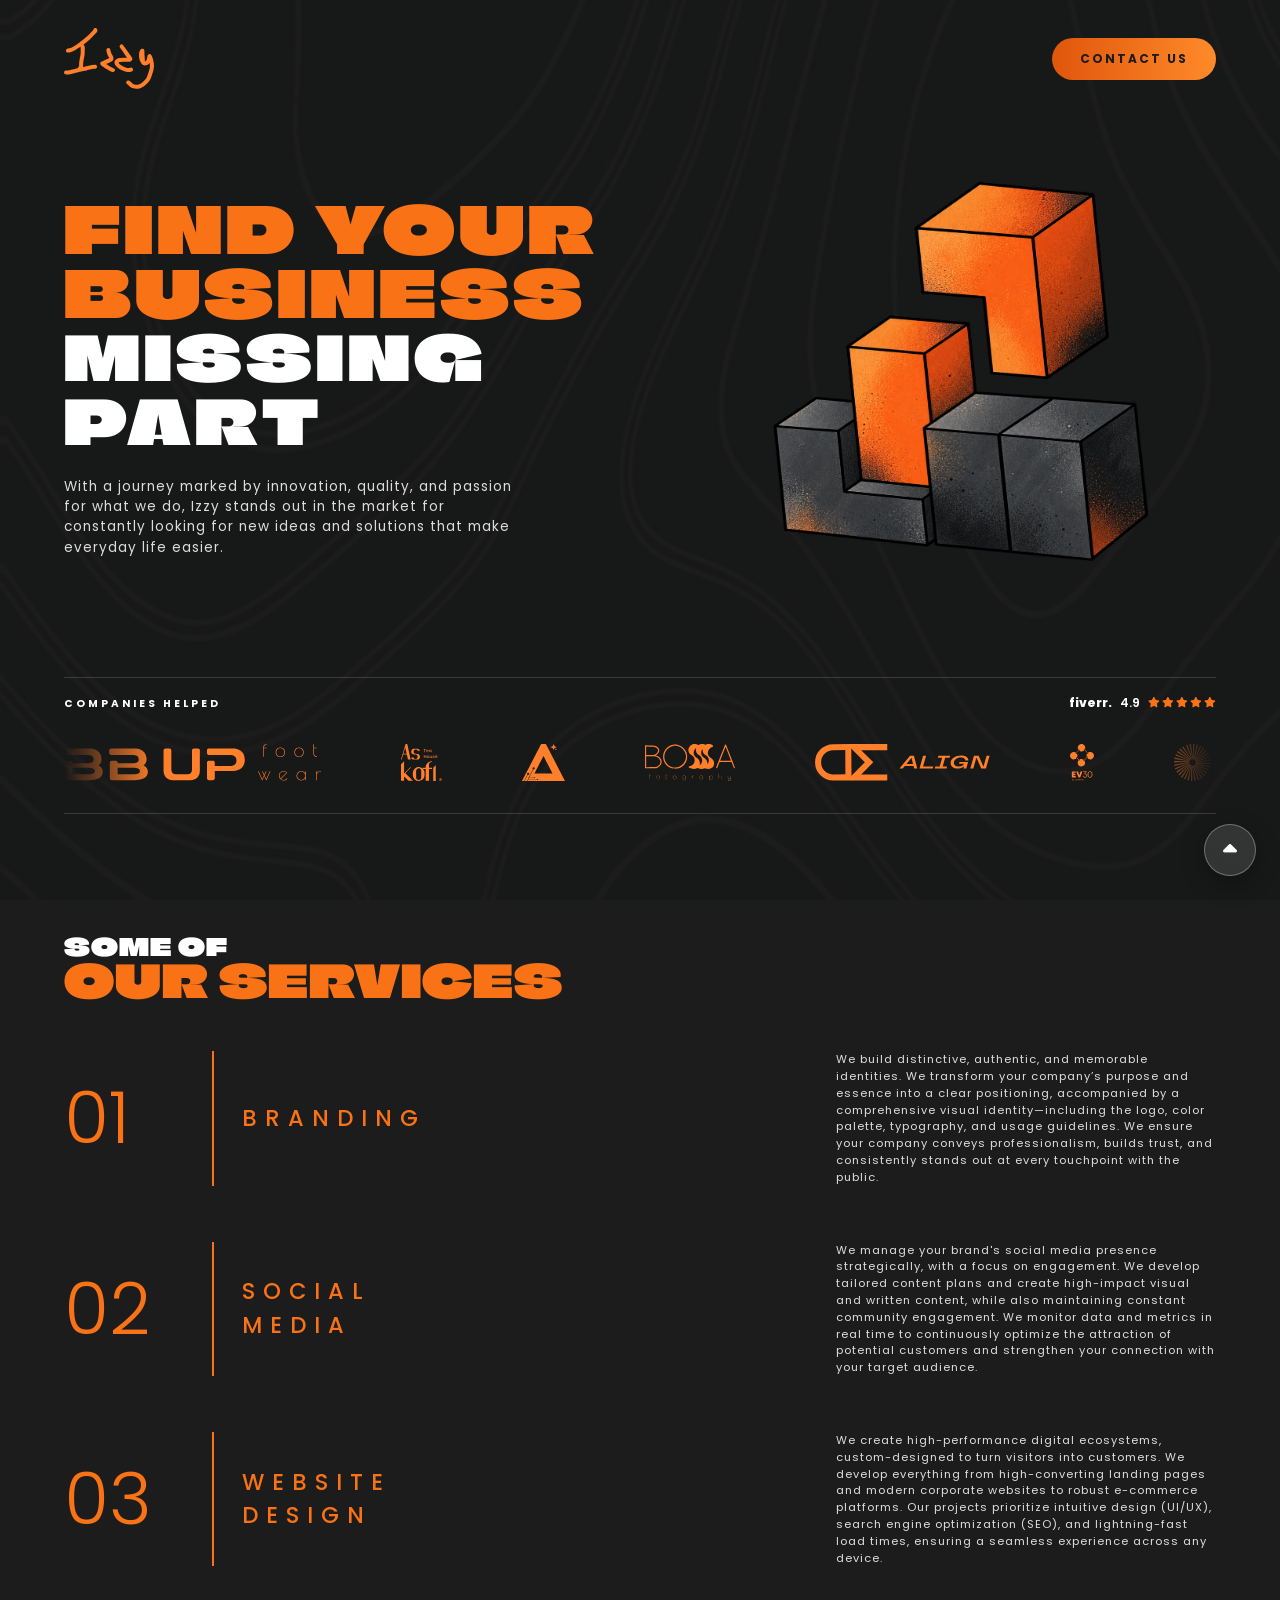
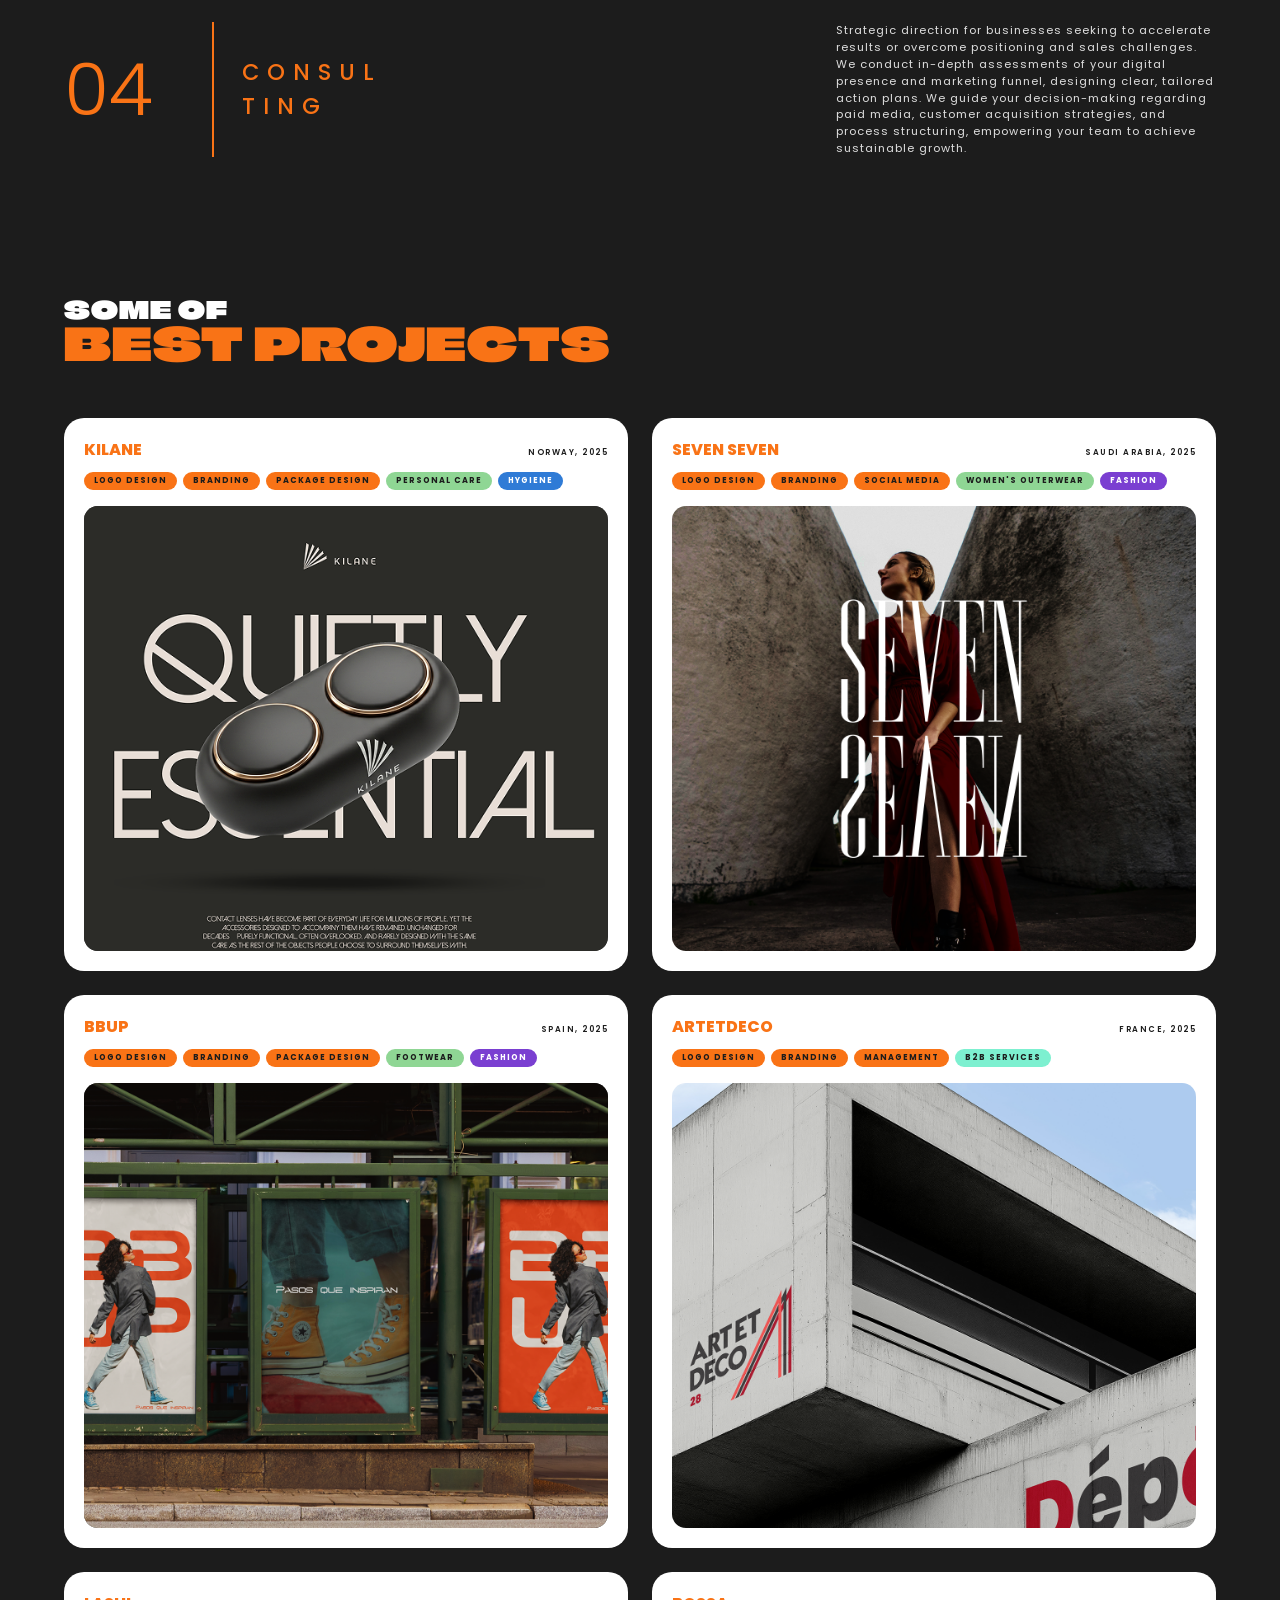
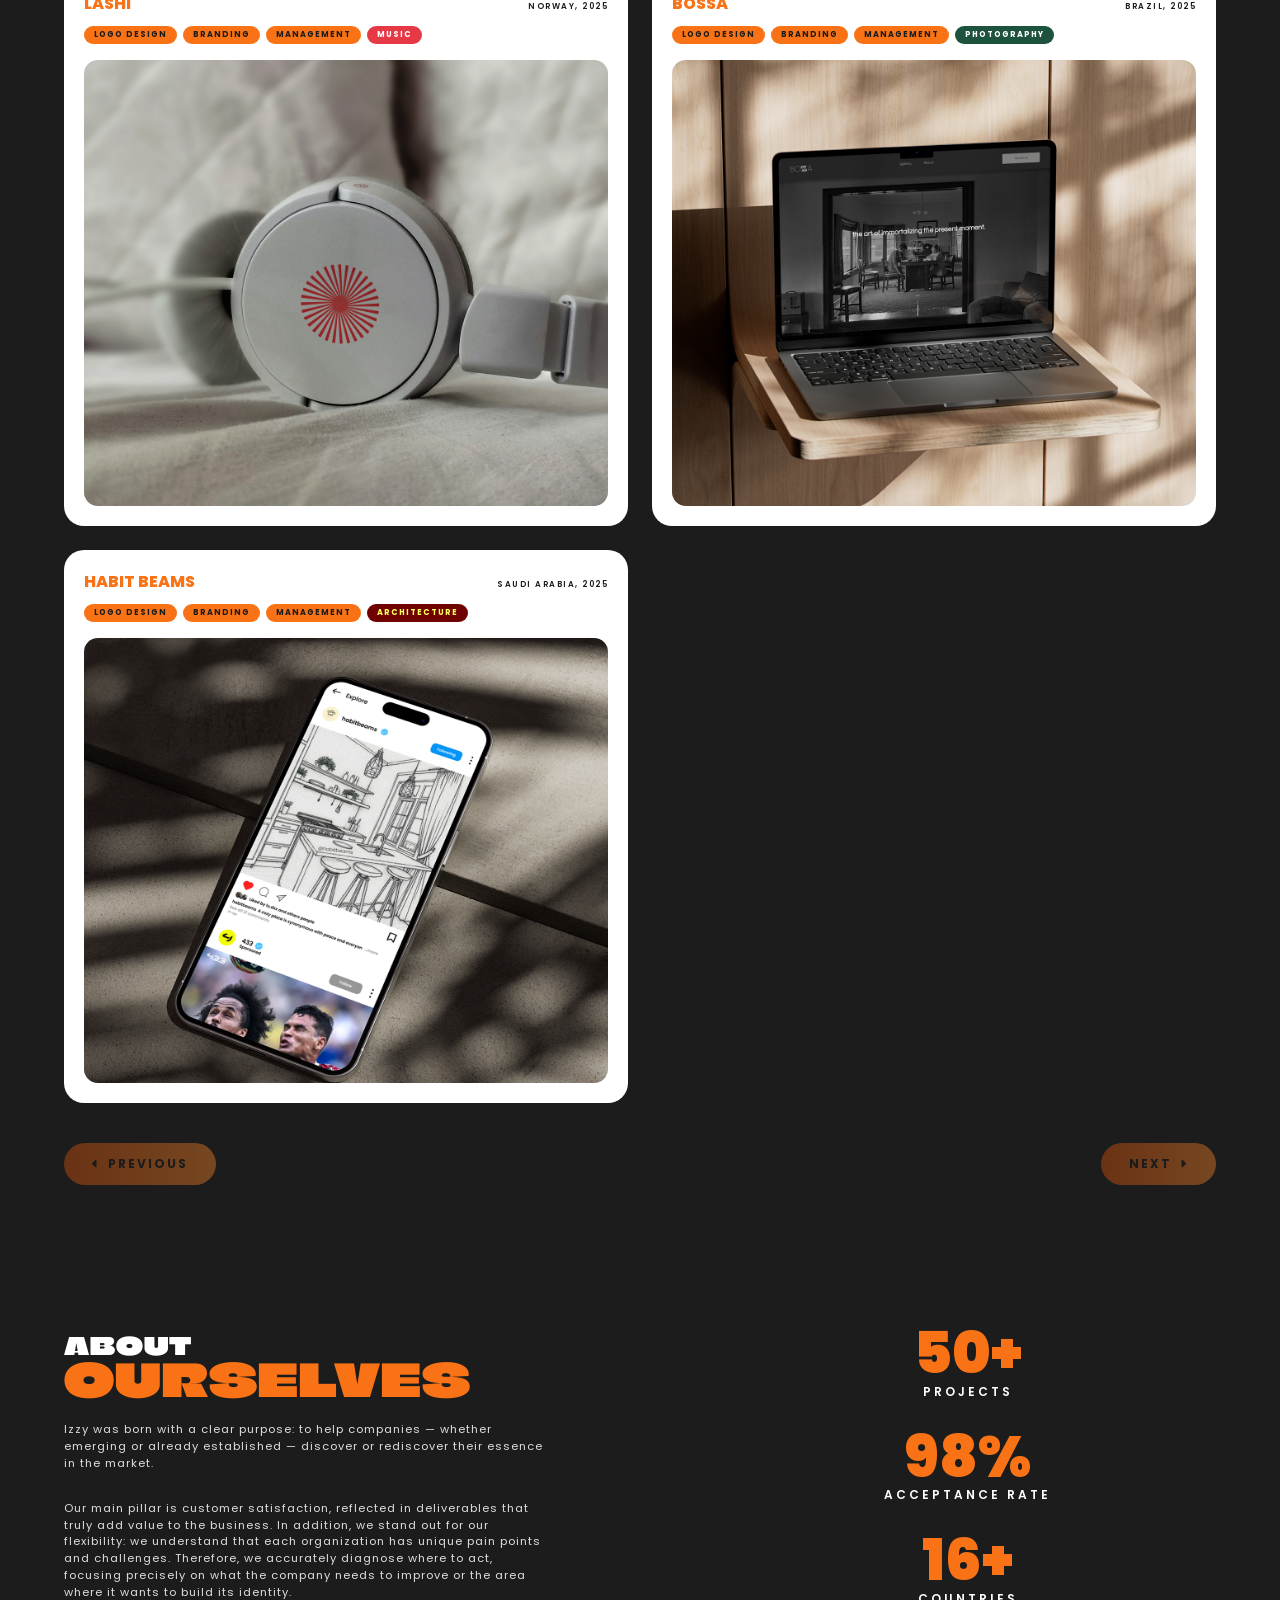
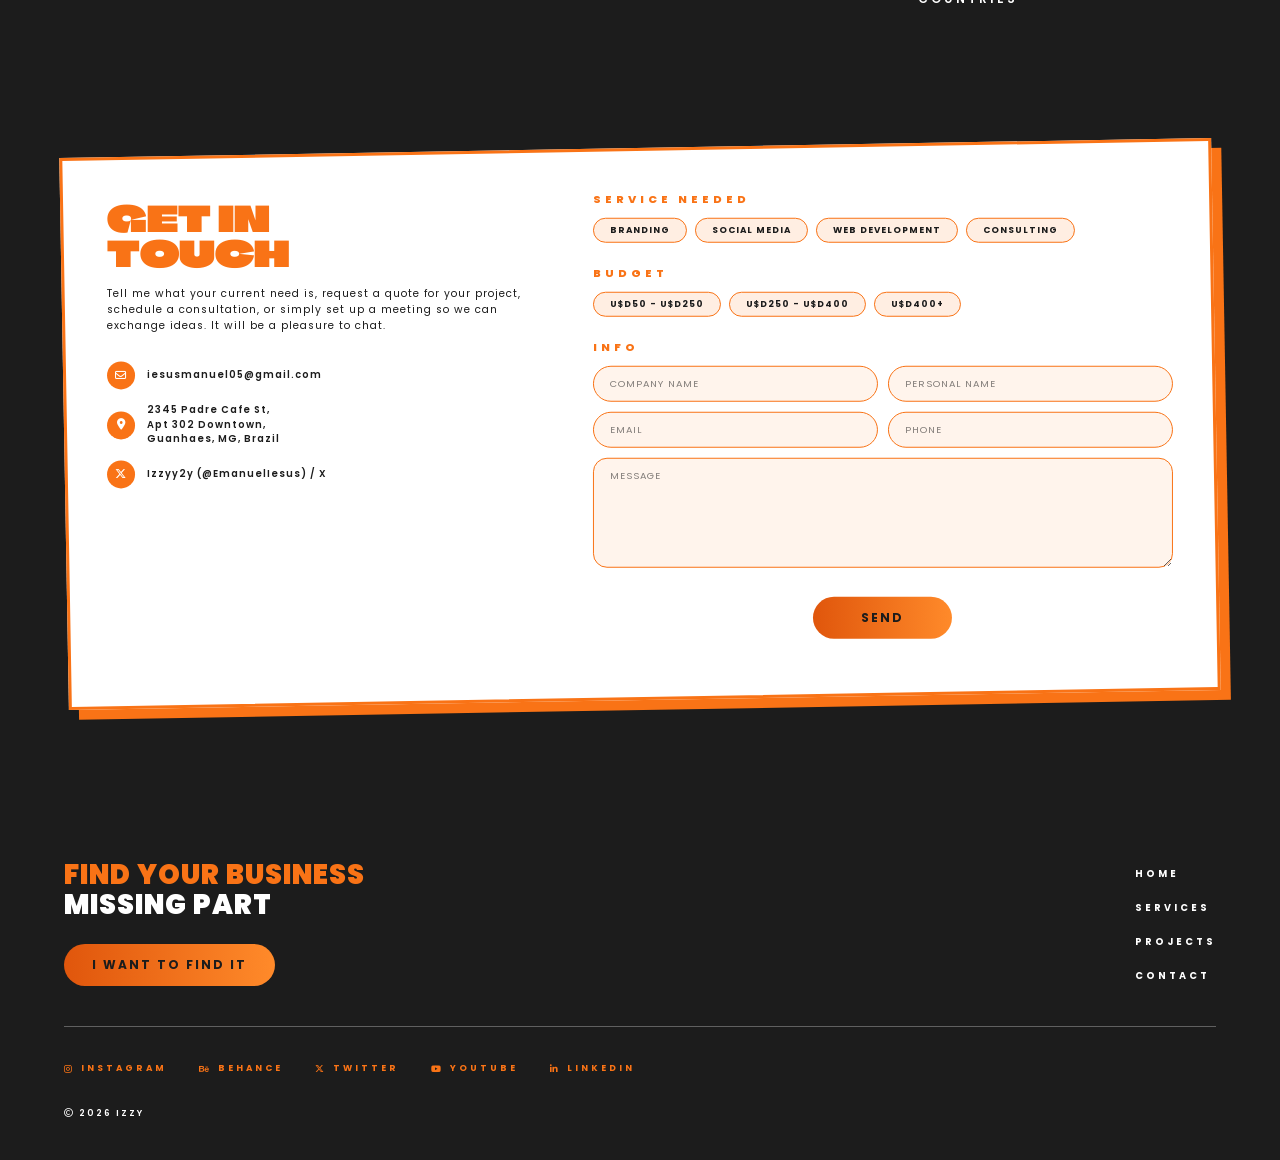
==== index.html @ f13c4e91 "Habit Beams Added - Minor Changes tags update" ====
<!DOCTYPE html>
<html lang="en">
<head>
  <meta charset="UTF-8">
  <meta name="viewport" content="width=device-width, initial-scale=1.0">
  <title>Izzy — Find your business missing part</title>
  <link rel="icon" type="image/x-icon" href="assets/izzy.ico">
  
  <!-- Fonte: Poppins -->
  <link rel="preconnect" href="https://fonts.googleapis.com">
  <link rel="preconnect" href="https://fonts.gstatic.com" crossorigin>
  <link href="https://fonts.googleapis.com/css2?family=Poppins:wght@300;400;500;600;700;800;900&display=swap" rel="stylesheet">
  <!-- Fonte: Climate Crisis -->
  <link rel="preconnect" href="https://fonts.googleapis.com">
  <link rel="preconnect" href="https://fonts.gstatic.com" crossorigin>
  <link href="https://fonts.googleapis.com/css2?family=Climate+Crisis:YEAR@1979&display=swap" rel="stylesheet">

  <!-- Font Awesome -->
  <link rel="stylesheet" href="https://cdnjs.cloudflare.com/ajax/libs/font-awesome/6.5.2/css/all.min.css">

  <link rel="stylesheet" href="style.css">
</head>
<body id="top">

  <!-- Fundo geral (imagem aplicada uma única vez via CSS: body::before) -->

  <!-- ================= HEADER ================= -->
  <header class="header" id="header">
    <div class="container header__inner">
      <a href="#top" class="header__logo" id="header-logo" aria-label="Izzy - Home">
        <img src="assets/izzy.svg" style="width: 90px; height: auto;" alt="Izzy">
      </a>
      <a href="#contact" class="btn btn--outline header__cta" id="header-cta">Contact us</a>
    </div>
  </header>

  <main class="main" id="main">

    <!-- ================= HERO ================= -->
    <section class="hero" id="hero">
      <div class="container hero__inner">
        <div class="hero__content">
          <h1 class="hero__title" id="hero-title">
            <span class="hero__title-accent">Find your business</span>
            <span class="hero__title-main">Missing part</span>
          </h1>
          <p class="hero__text" id="hero-text">
            With a journey marked by innovation, quality, and passion for what we do,
            Izzy stands out in the market for constantly looking for new ideas and
            solutions that make everyday life easier.
          </p>
        </div>
        <div class="hero__media" id="hero-media">
          <img src="assets/cube.png" alt="3D cubes illustration" class="hero__img">
        </div>
      </div>
    </section>

    <!-- ================= COMPANIES HELPED (MARQUEE) ================= -->
    <section class="companies" id="companies">
      <div class="container">
        <div class="companies__bar" id="companies-bar">
          <div class="companies__head">
            <span class="companies__label" id="companies-label">Companies helped</span>
            <div class="companies__rating" id="companies-rating">
              <span class="companies__fiverr">fiverr.</span>
              <span class="companies__score">4.9</span>
              <span class="companies__stars" aria-label="5 stars">
                <i class="fa-solid fa-star"></i><i class="fa-solid fa-star"></i><i class="fa-solid fa-star"></i><i class="fa-solid fa-star"></i><i class="fa-solid fa-star"></i>
              </span>
            </div>
          </div>

          <div class="marquee" id="marquee" aria-label="Companies helped">
            <div class="marquee__track" id="marquee-track">
              <!-- Grupo original (o JS duplica automaticamente para loop infinito) -->
              <ul class="marquee__group" id="marquee-group">
                <li class="marquee__item"><img src="assets/logos/bbup.svg" alt="BB UP"></li>
                <li class="marquee__item"><img src="assets/logos/askofi.svg" alt="Askofi"></li>
                <li class="marquee__item"><img src="assets/logos/astrarius.svg" alt="Astrarius"></li>
                <li class="marquee__item"><img src="assets/logos/bossa.svg" alt="Bossa"></li>
                <li class="marquee__item"><img src="assets/logos/dm align.svg" alt="DM Align"></li>
                <li class="marquee__item"><img src="assets/logos/ev30.svg" alt="EV30"></li>
                <li class="marquee__item"><img src="assets/logos/lashi.svg" alt="Lashi"></li>
                <li class="marquee__item"><img src="assets/logos/ra.svg" alt="RA"></li>
                <li class="marquee__item"><img src="assets/logos/remme.svg" alt="Remme"></li>
                <li class="marquee__item"><img src="assets/logos/seven seven.svg" alt="Seven Seven"></li>
                <li class="marquee__item"><img src="assets/logos/the glueless.svg" alt="The Glueless"></li>
                <li class="marquee__item"><img src="assets/logos/tip.svg" alt="TIP"></li>
              </ul>
            </div>
          </div>
        </div>
      </div>
    </section>

    <!-- ================= SERVICES ================= -->
    <section class="services" id="services">
      <div class="container">
        <h2 class="section-title" id="services-title">
          <span class="section-title__main">Some of</span>
          <span class="section-title__accent">Our services</span>
        </h2>

        <ol class="services__list" id="services-list">
          <li class="service" id="service-branding">
            <span class="service__number">01</span>
            <span class="service__divider" aria-hidden="true"></span>
            <h3 class="service__name">Branding</h3>
            <p class="service__text">
              We build distinctive, authentic, and memorable identities. We transform your company’s purpose and essence into a clear positioning, accompanied by a comprehensive visual identity—including the logo, color palette, typography, and usage guidelines. We ensure your company conveys professionalism, builds trust, and consistently stands out at every touchpoint with the public.
            </p>
          </li>

          <li class="service" id="service-social-media">
            <span class="service__number">02</span>
            <span class="service__divider" aria-hidden="true"></span>
            <h3 class="service__name">Social<br>Media</h3>
            <p class="service__text">
              We manage your brand's social media presence strategically, with a focus on engagement. We develop tailored content plans and create high-impact visual and written content, while also maintaining constant community engagement. We monitor data and metrics in real time to continuously optimize the attraction of potential customers and strengthen your connection with your target audience.
            </p>
          </li>

          <li class="service" id="service-website-design">
            <span class="service__number">03</span>
            <span class="service__divider" aria-hidden="true"></span>
            <h3 class="service__name">Website<br>Design</h3>
            <p class="service__text">
              We create high-performance digital ecosystems, custom-designed to turn visitors into customers. We develop everything from high-converting landing pages and modern corporate websites to robust e-commerce platforms. Our projects prioritize intuitive design (UI/UX), search engine optimization (SEO), and lightning-fast load times, ensuring a seamless experience across any device.
            </p>
          </li>

          <li class="service" id="service-consulting">
            <span class="service__number">04</span>
            <span class="service__divider" aria-hidden="true"></span>
            <h3 class="service__name">Consul<br>ting</h3>
            <p class="service__text">
              Strategic direction for businesses seeking to accelerate results or overcome positioning and sales challenges. We conduct in-depth assessments of your digital presence and marketing funnel, designing clear, tailored action plans. We guide your decision-making regarding paid media, customer acquisition strategies, and process structuring, empowering your team to achieve sustainable growth.
            </p>
          </li>
        </ol>
      </div>
    </section>

    <!-- ================= PROJECTS ================= -->
    <section class="projects" id="projects">
      <div class="container">
        <h2 class="section-title" id="projects-title">
          <span class="section-title__main">Some of</span>
          <span class="section-title__accent">Best projects</span>
        </h2>

        <div class="projects__slider" id="projects-slider">
          <!-- Cada .projects__page é uma "página" 2x2. Para mais projetos, duplique a página. -->
          <div class="projects__track" id="projects-track">
            <div class="projects__page" id="projects-page-1">

              <article class="pointer project-card" id="project-kilane">
                <header class="project-card__head">
                  <h3 class="project-card__title">Kilane</h3>
                  <span class="project-card__meta">Norway, 2025</span>
                </header>
                <ul class="project-card__tags">
                  <li class="tag tag--orange">logo design</li>
                  <li class="tag tag--orange">branding</li>
                  <li class="tag tag--orange">package design</li>
                  <li class="tag tag--green">Personal Care</li>
                  <li class="tag tag--blue">Hygiene</li>
                </ul>
                <figure class="project-card__figure">
                  <img src="assets/projects/kilan.png" alt="Kilane project" class="project-card__img">
                </figure>
              </article>

              <article class="pointer project-card" id="project-seven-seven">
                <header class="project-card__head">
                  <h3 class="project-card__title">Seven Seven</h3>
                  <span class="project-card__meta">Saudi Arabia, 2025</span>
                </header>
                <ul class="project-card__tags">
                  <li class="tag tag--orange">logo design</li>
                  <li class="tag tag--orange">branding</li>
                  <li class="tag tag--orange">social media</li>
                  <li class="tag tag--green">women's outerwear</li>
                  <li class="tag tag--purple">fashion</li>
                </ul>
                <figure class="project-card__figure">
                  <img src="assets/projects/sevenseven-hero.png" alt="Seven Seven project" class="project-card__img">
                </figure>
              </article>

              <article class="pointer project-card" id="project-bbup">
                <header class="project-card__head">
                  <h3 class="project-card__title">BBUP</h3>
                  <span class="project-card__meta">Spain, 2025</span>
                </header>
                <ul class="project-card__tags">
                  <li class="tag tag--orange">logo design</li>
                  <li class="tag tag--orange">branding</li>
                  <li class="tag tag--orange">package design</li>
                  <li class="tag tag--green">footwear</li>
                  <li class="tag tag--purple">fashion</li>
                </ul>
                <figure class="project-card__figure">
                  <img src="assets/projects/bbup.png" alt="BBUP project" class="project-card__img">
                </figure>
              </article>

              <!-- <article class="pointer project-card" id="project-ev30">
                <header class="project-card__head">
                  <h3 class="project-card__title">EV30</h3>
                  <span class="project-card__meta">Brazil, 2025</span>
                </header>
                <ul class="project-card__tags">
                  <li class="tag tag--orange">logo design</li>
                  <li class="tag tag--orange">branding</li>
                  <li class="tag tag--orange">management</li>
                  <li class="tag tag--mint">B2B services</li>
                </ul>
                <figure class="project-card__figure">
                  <img src="assets/projects/ev.png" alt="EV30 project" class="project-card__img">
                </figure>
              </article> -->

              <article class="pointer project-card" id="project-artetdeco">
                <header class="project-card__head">
                  <h3 class="project-card__title">ARTETDECO</h3>
                  <span class="project-card__meta">France, 2025</span>
                </header>
                <ul class="project-card__tags">
                  <li class="tag tag--orange">logo design</li>
                  <li class="tag tag--orange">branding</li>
                  <li class="tag tag--orange">management</li>
                  <li class="tag tag--mint">B2B services</li>
                </ul>
                <figure class="project-card__figure">
                  <img src="assets/projects/artetdeco-hero.png" alt="Artetdeco project" class="project-card__img">
                </figure>
              </article>

              <article class="pointer project-card" id="project-lashi">
                <header class="project-card__head">
                  <h3 class="project-card__title">LASHI</h3>
                  <span class="project-card__meta">Norway, 2025</span>
                </header>
                <ul class="project-card__tags">
                  <li class="tag tag--orange">logo design</li>
                  <li class="tag tag--orange">branding</li>
                  <li class="tag tag--orange">management</li>
                  <li class="tag tag--red"> music </li>
                </ul>
                <figure class="project-card__figure">
                  <img src="assets/projects/lashi-hero.png" alt="LASHI project" class="project-card__img">
                </figure>
              </article>

              <article class="pointer project-card" id="project-bossa">
                <header class="project-card__head">
                  <h3 class="project-card__title">Bossa</h3>
                  <span class="project-card__meta">Brazil, 2025</span>
                </header>
                <ul class="project-card__tags">
                  <li class="tag tag--orange">logo design</li>
                  <li class="tag tag--orange">branding</li>
                  <li class="tag tag--orange">management</li>
                  <li class="tag tag--deepgreen">photography</li>
                </ul>
                <figure class="project-card__figure">
                  <img src="assets/projects/bossa-hero.png" alt="Bossa project" class="project-card__img">
                </figure>
              </article>

              <article class="pointer project-card" id="project-habitbeams">
                <header class="project-card__head">
                  <h3 class="project-card__title">Habit Beams</h3>
                  <span class="project-card__meta">Saudi Arabia, 2025</span>
                </header>
                <ul class="project-card__tags">
                  <li class="tag tag--orange">logo design</li>
                  <li class="tag tag--orange">branding</li>
                  <li class="tag tag--orange">management</li>
                  <li class="tag tag--burgundy">architecture</li>
                </ul>
                <figure class="project-card__figure">
                  <img src="assets/projects/habitbeams-hero.png" alt="Habit Beams project" class="project-card__img">
                </figure>
              </article>
              
            
              
              <!-- =================== added logos ===================  -->

            </div>
          </div>
        </div>

        <div class="projects__nav" id="projects-nav">
          <button type="button" class="btn btn--gradient projects__btn" id="projects-prev" aria-label="Previous projects">
            <i class="fa-solid fa-caret-left"></i> Previous
          </button>
          <button type="button" class="btn btn--gradient projects__btn" id="projects-next" aria-label="Next projects">
            Next <i class="fa-solid fa-caret-right"></i>
          </button>
        </div>
      </div>
    </section>

    <!-- ================= ABOUT ================= -->
    <section class="about" id="about">
      <div class="container about__inner">
        <div class="about__content" id="about-content">
          <h2 class="section-title" id="about-title">
            <span class="section-title__main">About</span>
            <span class="section-title__accent">Ourselves</span>
          </h2>
          <p class="about__text">
            Izzy was born with a clear purpose: to help companies — whether emerging or
            already established — discover or rediscover their essence in the market.
          </p>
          <p class="about__text">
            Our main pillar is customer satisfaction, reflected in deliverables that truly
            add value to the business. In addition, we stand out for our flexibility: we
            understand that each organization has unique pain points and challenges.
            Therefore, we accurately diagnose where to act, focusing precisely on what the
            company needs to improve or the area where it wants to build its identity.
          </p>
        </div>

        <ul class="about__stats" id="about-stats">
          <li class="stat" id="stat-projects">
            <span class="stat__value" data-count="50" data-suffix="+">50+</span>
            <span class="stat__label">projects</span>
          </li>
          <li class="stat" id="stat-acceptance">
            <span class="stat__value" data-count="98" data-suffix="%">98%</span>
            <span class="stat__label">acceptance rate</span>
          </li>
          <li class="stat" id="stat-countries">
            <span class="stat__value" data-count="16" data-suffix="+">16+</span>
            <span class="stat__label">countries</span>
          </li>
        </ul>
      </div>
    </section>

    <!-- ================= CONTACT ================= -->
    <section class="contact" id="contact">
      <div class="container">
        <div class="contact__card" id="contact-card">

          <div class="contact__info" id="contact-info">
            <h2 class="contact__title">Get in<br>touch</h2>
            <p class="contact__text">
              Tell me what your current need is, request a quote for your project,
              schedule a consultation, or simply set up a meeting so we can exchange
              ideas. It will be a pleasure to chat.
            </p>
            <ul class="contact__list" id="contact-list">
              <li class="contact__item">
                <i class="fa-regular fa-envelope"></i>
                <a href="mailto:iesusmanuel05@gmail.com">iesusmanuel05@gmail.com</a>
              </li>
              <li class="contact__item">
                <i class="fa-solid fa-location-dot"></i>
                <a href="https://maps.app.goo.gl/tVkxU4BESn5CQC2T6" target="_blank" rel="noopener noreferrer">2345 Padre Cafe St,<br>Apt 302 Downtown,<br>Guanhaes, MG, Brazil</a>
              </li>
              <li class="contact__item">
                <i class="fa-brands fa-x-twitter"></i>
                <a href="https://x.com/EmanuelIesus" target="_blank" rel="noopener">Izzyy2y (@EmanuelIesus) / X</a>
              </li>
            </ul>
          </div>

          <form class="contact__form" id="contact-form" novalidate>
            <fieldset class="form__group" id="form-services">
              <legend class="form__legend">Service needed</legend>
              <div class="chips">
                <input type="checkbox" id="service-opt-branding" name="service" value="branding" class="chip__input">
                <label for="service-opt-branding" class="chip">branding</label>

                <input type="checkbox" id="service-opt-social" name="service" value="social media" class="chip__input">
                <label for="service-opt-social" class="chip">social media</label>

                <input type="checkbox" id="service-opt-web" name="service" value="web development" class="chip__input">
                <label for="service-opt-web" class="chip">web development</label>

                <input type="checkbox" id="service-opt-consulting" name="service" value="consulting" class="chip__input">
                <label for="service-opt-consulting" class="chip">consulting</label>
              </div>
            </fieldset>

            <fieldset class="form__group" id="form-budget">
              <legend class="form__legend">Budget</legend>
              <div class="chips">
                <input type="radio" id="budget-opt-1" name="budget" value="USD 50" class="chip__input">
                <label for="budget-opt-1" class="chip">U$D50 - U$D250</label>

                <input type="radio" id="budget-opt-2" name="budget" value="USD 250" class="chip__input">
                <label for="budget-opt-2" class="chip">U$D250 - U$D400</label>

                <input type="radio" id="budget-opt-3" name="budget" value="USD 400" class="chip__input">
                <label for="budget-opt-3" class="chip">U$D400+</label>
              </div>
            </fieldset>

            <fieldset class="form__group" id="form-info">
              <legend class="form__legend">Info</legend>
              <div class="form__row">
                <input type="text" id="field-company" name="company" class="input" placeholder="COMPANY NAME">
                <input type="text" id="field-name" name="name" class="input" placeholder="PERSONAL NAME">
              </div>
              <div class="form__row">
                <input type="email" id="field-email" name="email" class="input" placeholder="EMAIL">
                <input type="tel" id="field-phone" name="phone" class="input" placeholder="PHONE">
              </div>
              <textarea id="field-message" name="message" class="input input--textarea" placeholder="MESSAGE" rows="4"></textarea>
            </fieldset>

            <button type="submit" class="btn btn--gradient form__submit" id="form-submit">Send</button>
            <p class="form__feedback" id="form-feedback" role="status" aria-live="polite"></p>
          </form>

        </div>
      </div>
    </section>

  </main>

  <!-- ================= FOOTER ================= -->
  <footer class="footer" id="footer">
    <div class="container">
      <div class="footer__top">
        <div class="footer__brand" id="footer-brand">
          <h2 class="footer__title">
            <span class="footer__title-accent">Find your business</span>
            <span class="footer__title-main">Missing part</span>
          </h2>
          <a href="#contact" class="btn btn--gradient footer__cta" id="footer-cta">I want to find it</a>
        </div>

        <nav class="footer__nav" id="footer-nav" aria-label="Footer navigation">
          <ul>
            <li><a href="#top">Home</a></li>
            <li><a href="#services">Services</a></li>
            <li><a href="#projects">Projects</a></li>
            <li><a href="#contact">Contact</a></li>
          </ul>
        </nav>
      </div>

      <div class="footer__bottom">
        <ul class="footer__social" id="footer-social">
          <li><a href="#" target="_blank" rel="noopener"><i class="fa-brands fa-instagram"></i> Instagram</a></li>
          <li><a href="https://www.behance.net/iesus-emanuel" target="_blank" rel="noopener"><i class="fa-brands fa-behance"></i> Behance</a></li>
          <li><a href="https://x.com/EmanuelIesus" target="_blank" rel="noopener"><i class="fa-brands fa-x-twitter"></i> Twitter</a></li>
          <li><a href="https://www.youtube.com/@iesusemanuel9642" target="_blank" rel="noopener"><i class="fa-brands fa-youtube"></i> Youtube</a></li>
          <li><a href="https://www.linkedin.com/in/iesus-emanuel/" target="_blank" rel="noopener"><i class="fa-brands fa-linkedin-in"></i> LinkedIn</a></li>
        </ul>
        <p class="footer__copy"><i class="fa-regular fa-copyright"></i> 2026 Izzy</p>
      </div>
    </div>

    <!-- Botão voltar ao topo: fica no footer, mas é fixo e visível durante toda a rolagem -->
    <button type="button" class="back-to-top" id="back-to-top" aria-label="Back to top">
      <i class="fa-solid fa-caret-up"></i>
    </button>
  </footer>

  <script src="script.js"></script>
</body>
</html>
---- style.css ----
:root {
  --font-main: 'Poppins', sans-serif;

  --color-bg: #1c1c1c;
  --color-surface: #ffffff;
  --color-text: #ffffff;
  --color-text-dark: #1c1c1c;
  --color-muted: rgba(255, 255, 255, 0.85);

  --color-primary: #f97316;
  --color-primary-light: #ff9a3d;
  --color-primary-dark: #e0560c;
  --gradient-primary: linear-gradient(90deg, #e0560c 0%, #ff8a2a 100%);

  --color-tag-green: #8fd694;
  --color-tag-blue: #2f7bd6;
  --color-tag-purple: #7a3fd1;
  --color-tag-mint: #7df0d0;
  --color-tag-red: #e63946;
  --color-tag-deepgreen: #1d523c;
  --color-tag-burgundy: #6F0100;

  --container-max: 1200px;
  --container-pad: 24px;
  --radius-pill: 999px;
  --radius-card: 20px;

  --transition: 0.3s ease;
}

.pointer { cursor: pointer; }
.climate { font-family: 'Climate Crisis', sans-serif; }
.orange { color: var(--color-primary); }

*,
*::before,
*::after { box-sizing: border-box; margin: 0; padding: 0; }

html { scroll-behavior: smooth; }

body {
  font-family: var(--font-main);
  background-color: var(--color-bg);
  color: var(--color-text);
  line-height: 1.5;
  overflow-x: hidden;
  -webkit-font-smoothing: antialiased;
}

img { display: block; max-width: 100%; height: auto; }
ul, ol { list-style: none; }
a { color: inherit; text-decoration: none; }
button { font-family: inherit; cursor: pointer; border: none; background: none; color: inherit; }
input, textarea { font-family: inherit; }
address { font-style: normal; }

/* ---------- 3. Fundo geral (imagem única, sem duplicar) ---------- */
body::before {
  content: '';
  position: fixed;
  inset: 0;
  z-index: 0;
  pointer-events: none;
  background-image: url('assets/background.webp');
  background-repeat: no-repeat;
  background-position: center;
  background-size: cover;
  mix-blend-mode: multiply;
  opacity: 0.2;
}

.header,
.main,
.footer { position: relative; z-index: 1; }

/* ---------- 4. Utilitários ---------- */
.container {
  width: 100%;
  max-width: var(--container-max);
  margin-inline: auto;
  padding-inline: var(--container-pad);
}

.section-title {
  display: flex;
  flex-direction: column;
  text-transform: uppercase;
  font-weight: 800;
  line-height: 1;
  letter-spacing: 1px;
}
.section-title__main {
  font-family: 'Climate Crisis', sans-serif;
  color: var(--color-text);
  font-size: clamp(1.1rem, 2vw, 1.5rem);
}
.section-title__accent {
  font-family: 'Climate Crisis', sans-serif;
  color: var(--color-primary);
  font-size: clamp(1.8rem, 4vw, 2.8rem);
  font-weight: 900;
}

/* ---------- 5. Botões ---------- */
.btn {
  display: inline-flex;
  align-items: center;
  justify-content: center;
  gap: 8px;
  padding: 12px 28px;
  border-radius: var(--radius-pill);
  font-size: 0.75rem;
  font-weight: 700;
  letter-spacing: 2px;
  text-transform: uppercase;
  transition: var(--transition);
}
.btn--gradient {
  background: var(--gradient-primary);
  color: var(--color-text-dark);
}
.btn--gradient:hover {
  transform: translateY(-2px);
  filter: brightness(1.1);
  box-shadow: 0 8px 20px rgba(249, 115, 22, 0.35);
}
.btn--outline {
  background: var(--gradient-primary);
  color: var(--color-text-dark);
}
.btn--outline:hover {
  transform: translateY(-2px);
  filter: brightness(1.1);
}

/* ---------- 6. Header ---------- */
.header { padding-block: 28px; }
.header__inner {
  display: flex;
  align-items: center;
  justify-content: space-between;
}
.header__logo img { height: 36px; width: auto; }
.header__logo { transition: var(--transition); }
.header__logo:hover { opacity: 0.8; }

/* ---------- 7. Hero ---------- */
.hero { padding-block: 40px 60px; }
.hero__inner {
  display: grid;
  grid-template-columns: 1.1fr 1fr;
  align-items: center;
  gap: 40px;
}
.hero__title {
  display: flex;
  flex-direction: column;
  text-transform: uppercase;
  font-weight: 900;
  line-height: 1.05;
  letter-spacing: 1px;
}
.hero__title-accent {
  font-family: 'Climate Crisis', sans-serif;
  color: var(--color-primary);
  line-height: 4rem;
  letter-spacing: 4px;
  font-size: clamp(2.6rem, 5vw, 4.4rem);
}
.hero__title-main {
  font-family: 'Climate Crisis', sans-serif;
  color: var(--color-text);
  letter-spacing: 4px;
  font-size: clamp(3.8rem, 4vw, 2.6rem);
}
.hero__text {
  margin-top: 24px;
  max-width: 460px;
  font-size: 0.85rem;
  letter-spacing: 1px;
  color: var(--color-muted);
}
.hero__media { display: flex; justify-content: center; }
.hero__img { width: 100%; max-width: 440px; }

/* ---------- 8. Companies helped (marquee) ---------- */
.companies { padding-block: 20px 80px; }
.companies__bar {
  padding: 16px 0;
  border-block: 1px solid rgba(255, 255, 255, 0.15);
}
.companies__head {
  display: flex;
  align-items: center;
  justify-content: space-between;
  margin-bottom: 16px;
}
.companies__label {
  font-size: 0.65rem;
  font-weight: 700;
  letter-spacing: 3px;
  text-transform: uppercase;
}
.companies__rating {
  display: flex;
  align-items: center;
  gap: 8px;
  font-size: 0.75rem;
}
.companies__fiverr { font-weight: 800; }
.companies__score { font-weight: 600; }
.companies__stars { color: var(--color-primary); font-size: 0.65rem; display: flex; gap: 2px; }

.marquee {
  overflow: hidden;
  width: 100%;
  padding: 16px 0;
  --logo-height: 37px;
  -webkit-mask-image: linear-gradient(90deg, transparent, #000 8%, #000 92%, transparent);
          mask-image: linear-gradient(90deg, transparent, #000 8%, #000 92%, transparent);
}
.marquee__track {
  display: flex;
  width: max-content;
  animation: marquee-ltr 85s linear infinite;
}
.marquee__group {
  display: flex;
  align-items: center;
  flex-shrink: 0;
  gap: 80px;
  padding-right: 60px;
}
.marquee__item {
  display: flex;
  align-items: center;
  flex: 0 0 auto;
}
.marquee__item img {
  height: var(--logo-height); 
  width: auto;               
  max-width: none;
  flex: none;
  object-fit: contain;
}

@keyframes marquee-ltr {
  from { transform: translateX(-50%); }
  to   { transform: translateX(0); }
}

/* ---------- 9. Services ---------- */
.services { padding-block: 40px 100px; }
.services__list { margin-top: 48px; display: flex; flex-direction: column; gap: 56px; }
.service {
  display: grid;
  grid-template-columns: 120px 2px 1fr 1fr;
  align-items: center;
  column-gap: 28px;
}
.service__number {
  font-size: clamp(3rem, 6vw, 4.5rem);
  font-weight: 300;
  color: var(--color-primary);
  line-height: 1;
}
.service__divider {
  width: 2px;
  height: 100%;
  min-height: 70px;
  background: var(--color-primary);
}
.service__name {
  font-size: clamp(1rem, 2vw, 1.4rem);
  font-weight: 500;
  letter-spacing: 8px;
  text-transform: uppercase;
  line-height: 1.5;
  color: var(--color-primary);
  transition: var(--transition);
}
.service__text {
  font-size: 0.7rem;
  letter-spacing: 1px;
  color: var(--color-muted);
  max-width: 380px;
  margin-left: auto;
}
.service:hover .service__name { color: var(--color-primary-light); letter-spacing: 9px; }

/* ---------- 10. Projects ---------- */
.projects { padding-block: 40px 100px; }
.projects__slider { margin-top: 40px; overflow: hidden; }
.projects__track {
  gap: 24px;
  padding-block: 12px;
  display: flex;
  overflow-x: auto;
  scroll-snap-type: x mandatory;
  scroll-behavior: smooth;
  scrollbar-width: none;
}
.projects__track::-webkit-scrollbar { display: none; }

.projects__page {
  display: contents;
  flex: 0 0 100%;
  scroll-snap-align: start;
  display: grid;
  grid-template-columns: repeat(2, 1fr);
  gap: 24px; 
}

.project-card {
  flex: 0 0 calc((100% - 24px) / 2);   /* 2 cards visíveis (24px = gap) */
  scroll-snap-align: start;
  background: var(--color-surface);
  color: var(--color-text-dark);
  border-radius: var(--radius-card);
  padding: 20px;
  display: flex;
  flex-direction: column;
  gap: 10px;
  transition: var(--transition);
}
.project-card:hover { transform: translateY(-6px); box-shadow: 0 16px 32px rgba(0, 0, 0, 0.4); }

.project-card__head {
  display: flex;
  align-items: baseline;
  justify-content: space-between;
}
.project-card__title {
  font-size: 1rem;
  font-weight: 800;
  text-transform: uppercase;
  color: var(--color-primary);
}
.project-card__meta {
  font-size: 0.5rem;
  font-weight: 600;
  letter-spacing: 1.5px;
  text-transform: uppercase;
}
.project-card__tags { display: flex; flex-wrap: wrap; gap: 6px; }
.project-card__figure {
  margin-top: 6px;
  border-radius: 14px;
  overflow: hidden;
  aspect-ratio: 1 / 0.85;
  background: #2a2a2a;
}
.project-card__img {
  width: 100%;
  height: 100%;
  object-fit: cover;
  transition: transform 0.5s ease;
}
.project-card:hover .project-card__img { transform: scale(1.05); }

.tag {
  padding: 3px 10px;
  border-radius: var(--radius-pill);
  font-size: 0.5rem;
  font-weight: 700;
  letter-spacing: 1px;
  text-transform: uppercase;
  color: var(--color-text-dark);
}
.tag--orange { background: var(--color-primary); }
.tag--green  { background: var(--color-tag-green); }
.tag--blue   { background: var(--color-tag-blue); color: #fff; }
.tag--purple { background: var(--color-tag-purple); color: #fff; }
.tag--mint   { background: var(--color-tag-mint); }
.tag--red    { background: var(--color-tag-red); color: #fff; }
.tag--deepgreen { background: var(--color-tag-deepgreen); color: #fff; }
.tag--burgundy { background: var(--color-tag-burgundy); color: #FFFF5F; }

.projects__nav {
  margin-top: 28px;
  display: flex;
  justify-content: space-between;
}
.projects__btn[disabled] { opacity: 0.4; pointer-events: none; }

/* ---------- 11. About ---------- */
.about { padding-block: 40px 100px; }
.about__inner {
  display: grid;
  grid-template-columns: 1.2fr 1fr;
  gap: 60px;
  align-items: center;
}
.about__text {
  margin-top: 20px;
  font-size: 0.7rem;
  letter-spacing: 1px;
  color: var(--color-muted);
  max-width: 480px;
}
.about__text + .about__text { margin-top: 28px; }

.about__stats {
  display: flex;
  flex-direction: column;
  align-items: center;
  gap: 28px;
  text-align: center;
}
.stat { display: flex; flex-direction: column; align-items: center; }
.stat__value {
  font-size: clamp(2.6rem, 5vw, 3.6rem);
  font-weight: 900;
  color: var(--color-primary);
  line-height: 1;
}
.stat__label {
  font-size: 0.75rem;
  font-weight: 600;
  letter-spacing: 3px;
  text-transform: uppercase;
}

/* ---------- 12. Contact ---------- */
.contact { padding-block: 40px 100px; }
.contact__card {
  position: relative;
  display: grid;
  grid-template-columns: 1fr 1.3fr;
  gap: 40px;
  padding: 44px 40px;
  background: var(--color-surface);
  color: var(--color-text-dark);
  border: 3px solid var(--color-primary);
  box-shadow: 10px 10px 0 var(--color-primary);
  transform: rotate(-1deg);
}
.contact__card > * { transform: rotate(1deg); }

.contact__title {
  font-family: 'Climate Crisis', sans-serif;
  font-size: clamp(1.6rem, 3vw, 2.2rem);
  font-weight: 900;
  line-height: 1;
  text-transform: uppercase;
  color: var(--color-primary);
}
.contact__text {
  margin-top: 16px;
  font-size: 0.65rem;
  letter-spacing: 1px;
}
.contact__list { margin-top: 28px; display: flex; flex-direction: column; gap: 14px; }
.contact__item {
  display: flex;
  align-items: center;
  gap: 12px;
  font-size: 0.6rem;
  font-weight: 600;
  letter-spacing: 1px;
}
.contact__item i {
  width: 28px;
  height: 28px;
  flex-shrink: 0;
  display: grid;
  place-items: center;
  justify-content: center;
  align-items: center;
  border-radius: 50%;
  background: var(--color-primary);
  color: #fff;
  font-size: 0.7rem;
}
.contact__item a { transition: var(--transition); }
.contact__item a:hover { color: var(--color-primary); }

/* Form */
.form__group { border: none; margin-bottom: 22px; }
.form__legend {
  margin-bottom: 10px;
  font-size: 0.7rem;
  font-weight: 800;
  letter-spacing: 4px;
  text-transform: uppercase;
  color: var(--color-primary);
}
.chips { display: flex; flex-wrap: wrap; gap: 8px; }
.chip__input { position: absolute; opacity: 0; pointer-events: none; }
.chip {
  padding: 5px 16px;
  border: 1px solid var(--color-primary);
  border-radius: var(--radius-pill);
  background: rgba(249, 115, 22, 0.12);
  font-size: 0.55rem;
  font-weight: 700;
  letter-spacing: 1px;
  text-transform: uppercase;
  cursor: pointer;
  transition: var(--transition);
}
.chip:hover { background: rgba(249, 115, 22, 0.3); }
.chip__input:checked + .chip { background: var(--color-primary); color: #fff; }
.chip__input:focus-visible + .chip { outline: 2px solid var(--color-text-dark); outline-offset: 2px; }

.form__row { display: grid; grid-template-columns: 1fr 1fr; gap: 10px; margin-bottom: 10px; }
.input {
  width: 100%;
  padding: 10px 16px;
  border: 1px solid var(--color-primary);
  border-radius: var(--radius-pill);
  background: rgba(249, 115, 22, 0.08);
  color: var(--color-text-dark);
  font-size: 0.6rem;
  letter-spacing: 1px;
  transition: var(--transition);
}
.input::placeholder { color: rgba(28, 28, 28, 0.55); }
.input:focus { outline: none; background: #fff; box-shadow: 0 0 0 3px rgba(249, 115, 22, 0.3); }
.input--textarea { border-radius: 14px; resize: vertical; min-height: 110px; }

.form__submit { display: flex; margin-inline: auto; padding-inline: 48px; }
.form__feedback { margin-top: 10px; text-align: center; font-size: 0.65rem; font-weight: 600; }
.form__feedback.is-error { color: #c62828; }
.form__feedback.is-success { color: #2e7d32; }
.input.is-invalid { border-color: #c62828; }

/* ---------- 13. Footer ---------- */
.footer { padding-block: 60px 40px; }
.footer__top {
  display: flex;
  justify-content: space-between;
  align-items: flex-start;
  gap: 40px;
  padding-bottom: 40px;
  border-bottom: 1px solid rgba(255, 255, 255, 0.3);
}
.footer__title {
  display: flex;
  flex-direction: column;
  text-transform: uppercase;
  font-weight: 900;
  line-height: 1.1;
  letter-spacing: 1px;
}
.footer__title-accent { color: var(--color-primary); font-size: clamp(1.2rem, 2.5vw, 1.7rem); }
.footer__title-main { color: var(--color-text); font-size: clamp(1.2rem, 2.5vw, 1.7rem); }
.footer__cta { margin-top: 24px; }

.footer__nav ul { display: flex; flex-direction: column; gap: 10px; }
.footer__nav a {
  font-size: 0.6rem;
  font-weight: 700;
  letter-spacing: 3px;
  text-transform: uppercase;
  transition: var(--transition);
}
.footer__nav a:hover { color: var(--color-primary); padding-left: 6px; }

.footer__bottom { padding-top: 28px; }
.footer__social { display: flex; flex-wrap: wrap; gap: 14px 32px; }
.footer__social a {
  display: inline-flex;
  align-items: center;
  gap: 6px;
  font-size: 0.55rem;
  font-weight: 700;
  letter-spacing: 3px;
  text-transform: uppercase;
  color: var(--color-primary);
  transition: var(--transition);
}
.footer__social a:hover { color: var(--color-primary-light); transform: translateY(-2px); }
.footer__copy {
  margin-top: 28px;
  font-size: 0.55rem;
  font-weight: 600;
  letter-spacing: 2px;
  text-transform: uppercase;
}

/* ---------- 14. Botão voltar ao topo (glass, fixo na rolagem) ---------- */
.back-to-top {
  position: fixed;
  right: 24px;
  bottom: 24px;
  z-index: 100;
  width: 52px;
  height: 52px;
  display: grid;
  place-items: center;
  border-radius: 50%;
  font-size: 1.4rem;
  color: #fff;
  background: rgba(255, 255, 255, 0.12);
  border: 1px solid rgba(255, 255, 255, 0.3);
  -webkit-backdrop-filter: blur(10px);
          backdrop-filter: blur(10px);
  box-shadow: 0 8px 24px rgba(0, 0, 0, 0.3);
  transition: var(--transition);
}
.back-to-top:hover {
  background: rgba(249, 115, 22, 0.35);
  border-color: rgba(249, 115, 22, 0.7);
  transform: translateY(-4px);
}

/* ---------- 15. Responsivo ---------- */
@media (max-width: 992px) {
  .hero__inner,
  .about__inner,
  .contact__card { grid-template-columns: 1fr; }
  .hero__media { order: -1; }
  .service { grid-template-columns: 80px 2px 1fr; row-gap: 16px; }
  .service__text { grid-column: 1 / -1; margin-left: 0; max-width: none; }
  .about__stats { flex-direction: row; justify-content: space-around; flex-wrap: wrap; }
}

@media (max-width: 640px) {
  :root { --container-pad: 36px; }
  .projects__page { grid-template-columns: 1fr; }
  .project-card { flex: 0 0 100%; }
  .form__row { grid-template-columns: 1fr; }
  .contact__card { padding: 28px 20px; box-shadow: 6px 6px 0 var(--color-primary); }
  .footer__top { flex-direction: column; }
  .service__name { letter-spacing: 4px; }
  .marquee__group { gap: 48px; padding-right: 48px; }
  .marquee { --logo-height: 34px; }
  .marquee__item img { height: 34px; }
}

@media (prefers-reduced-motion: reduce) {
  html { scroll-behavior: auto; }
  .marquee__track { animation-duration: 80s; }
}
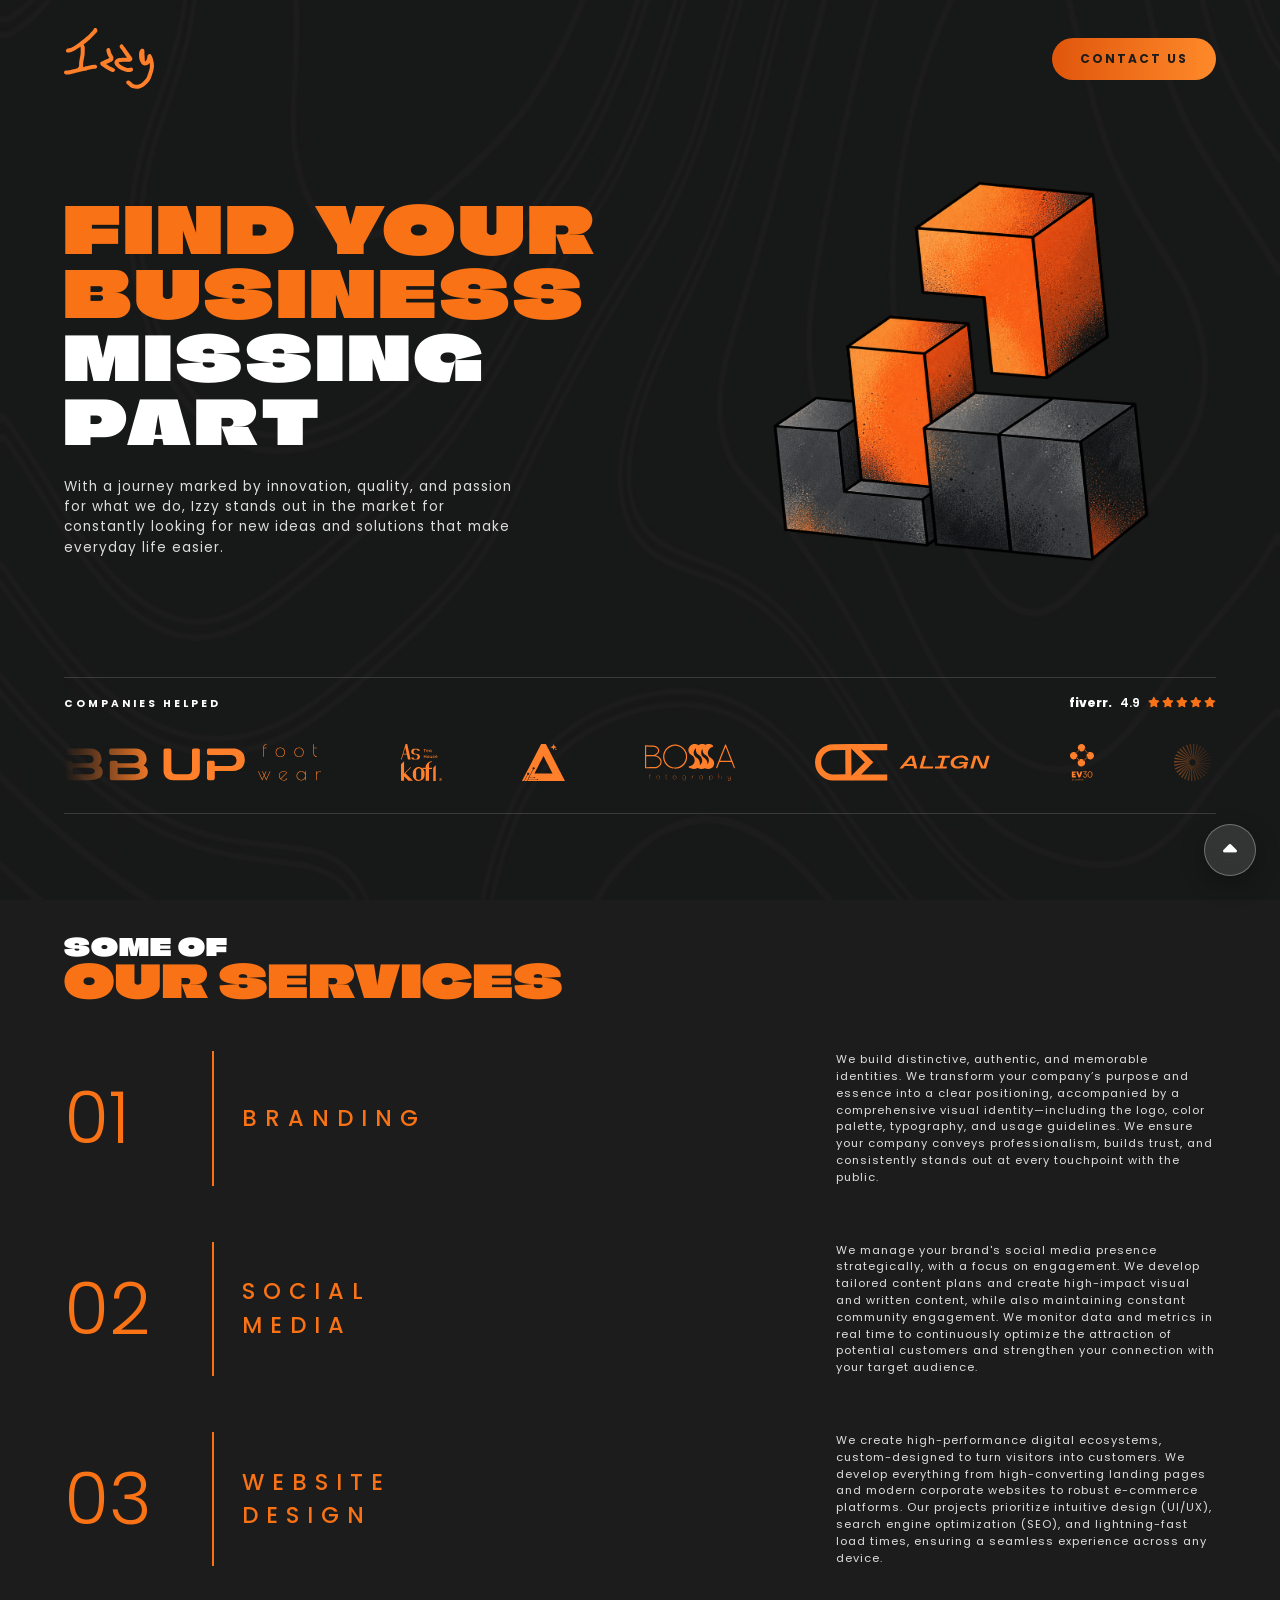
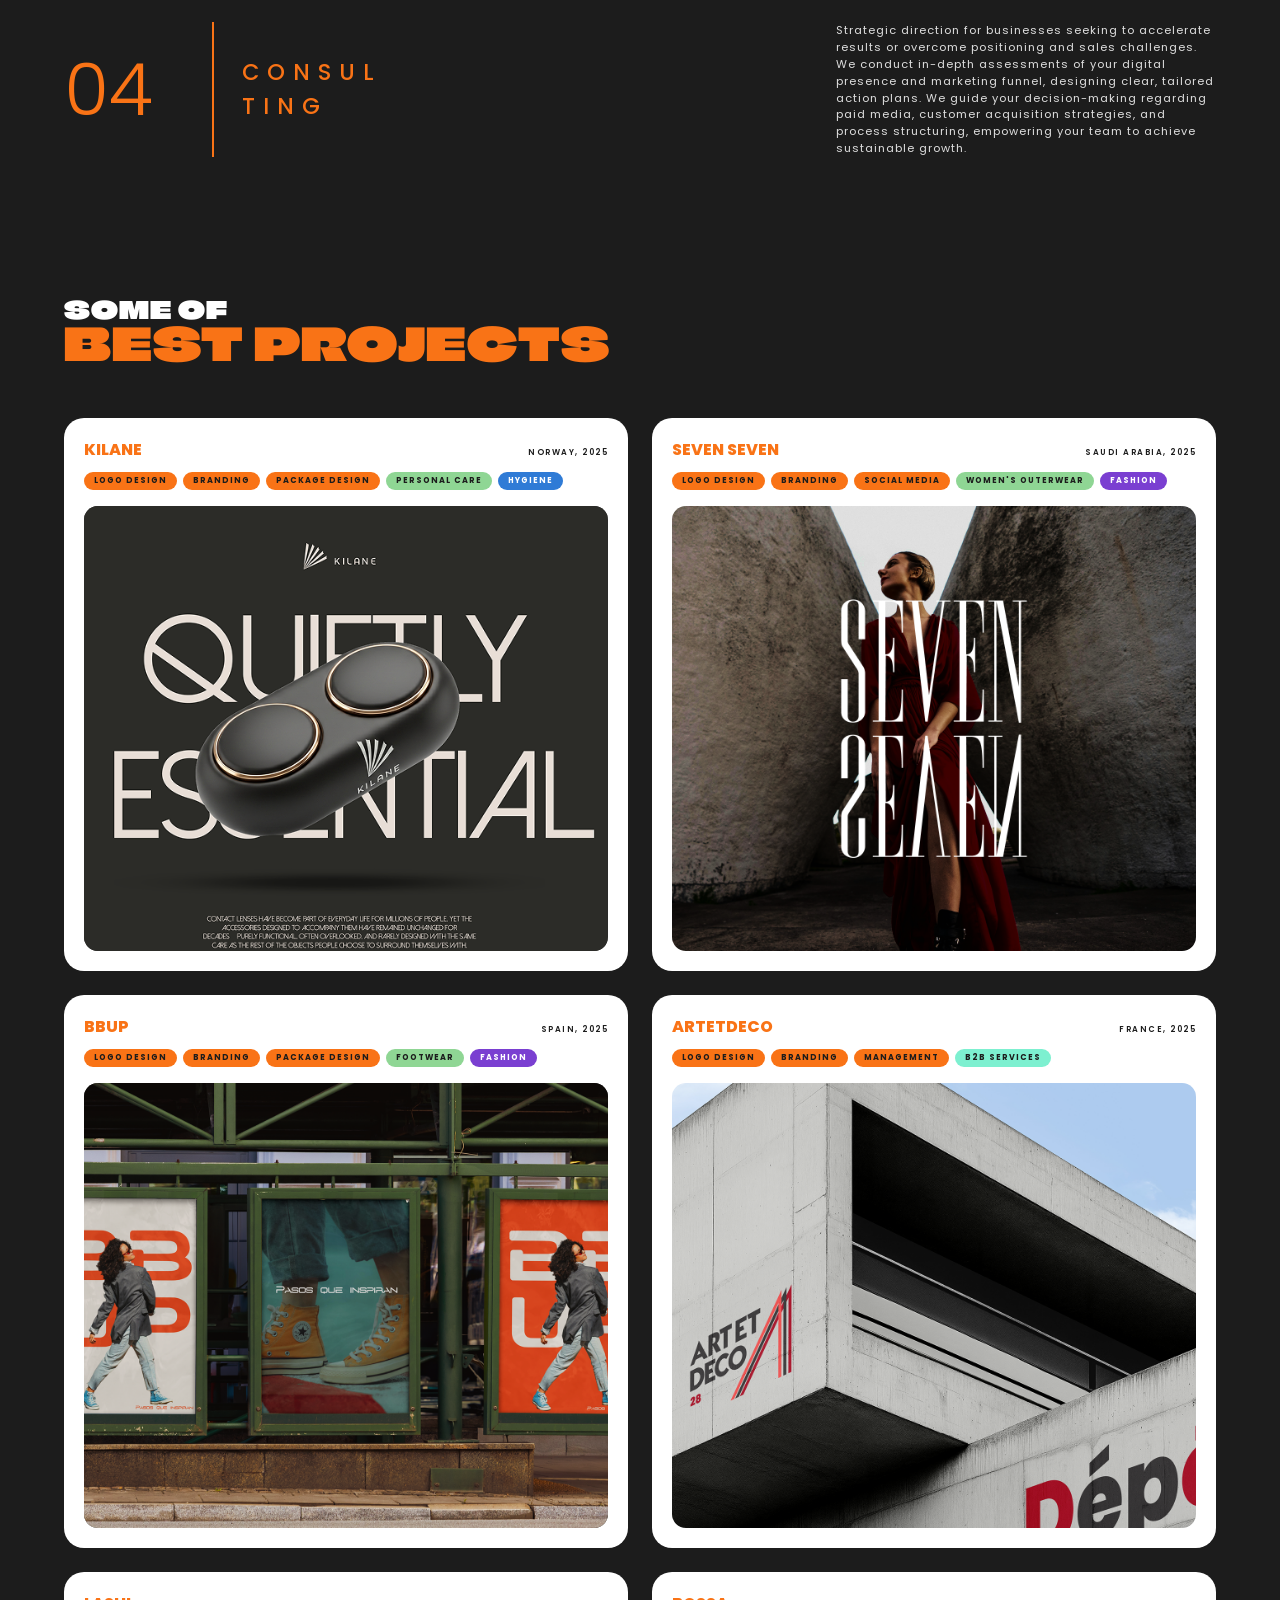
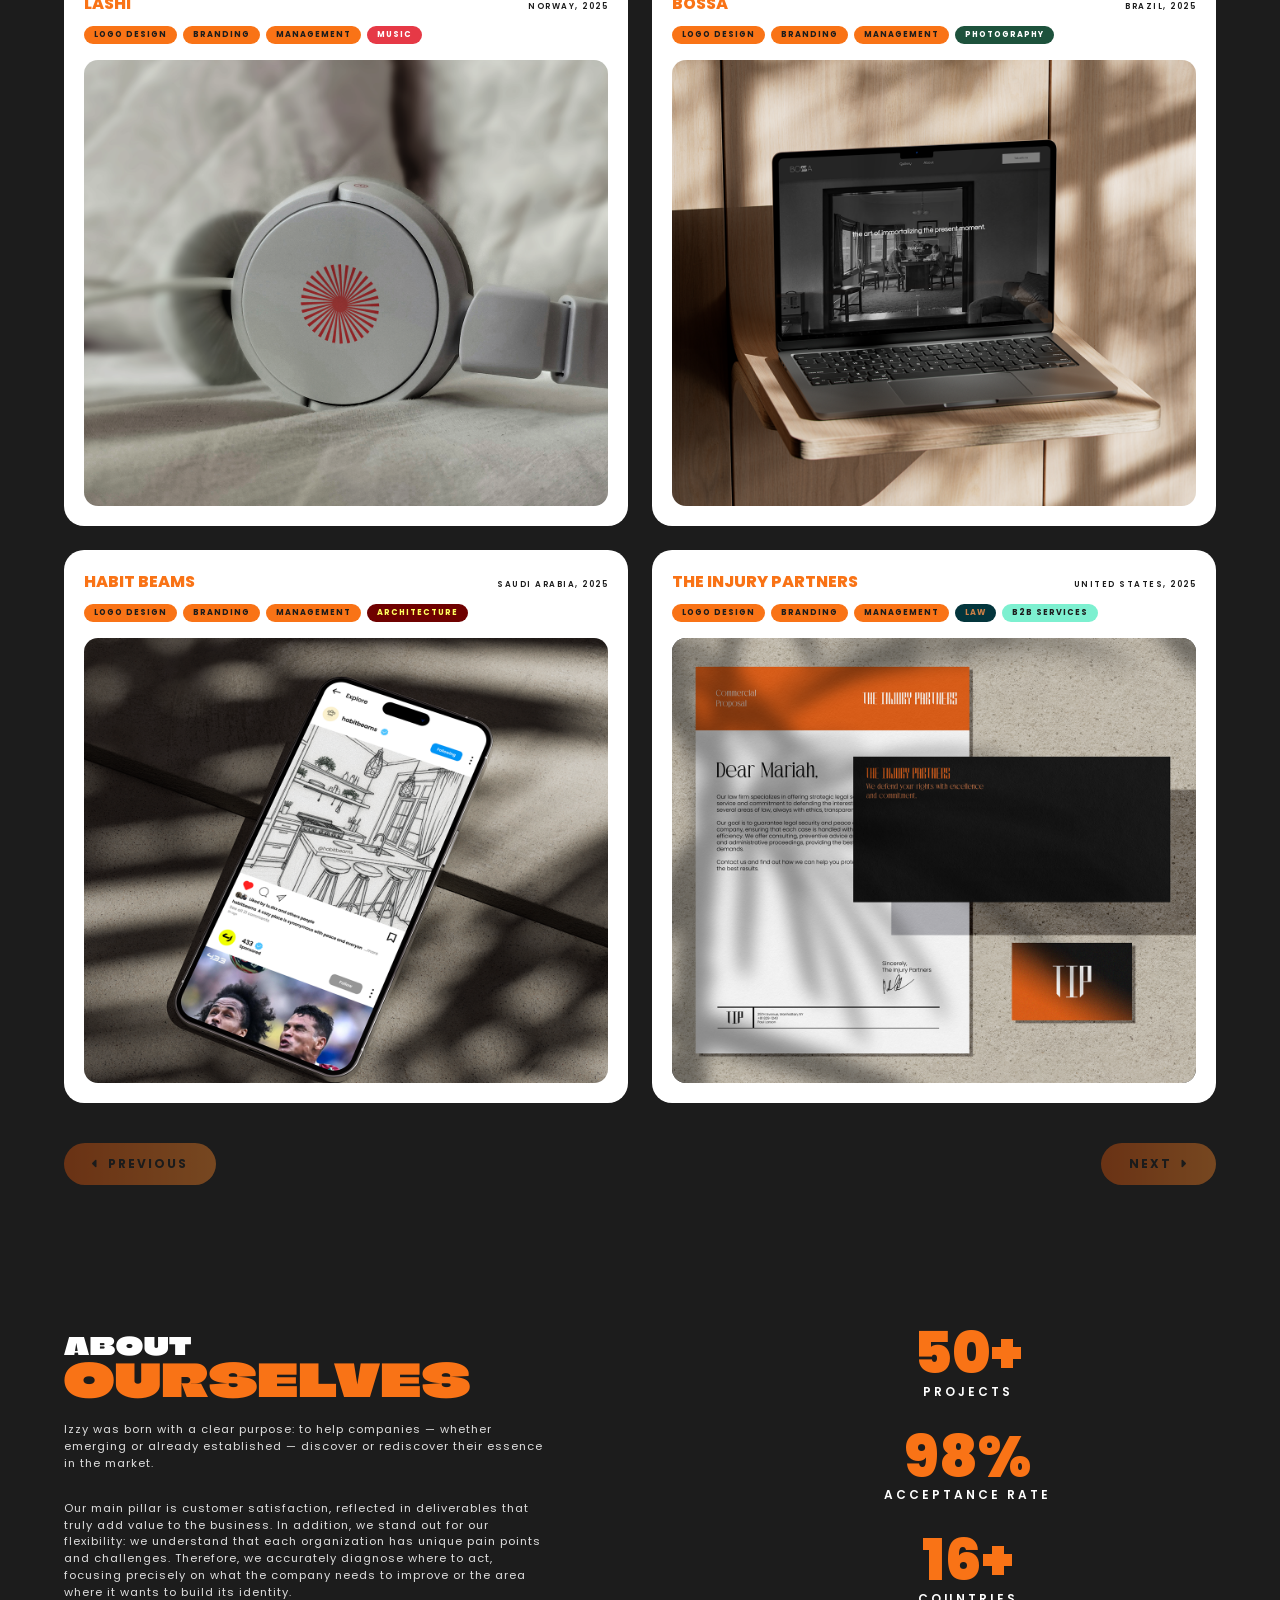
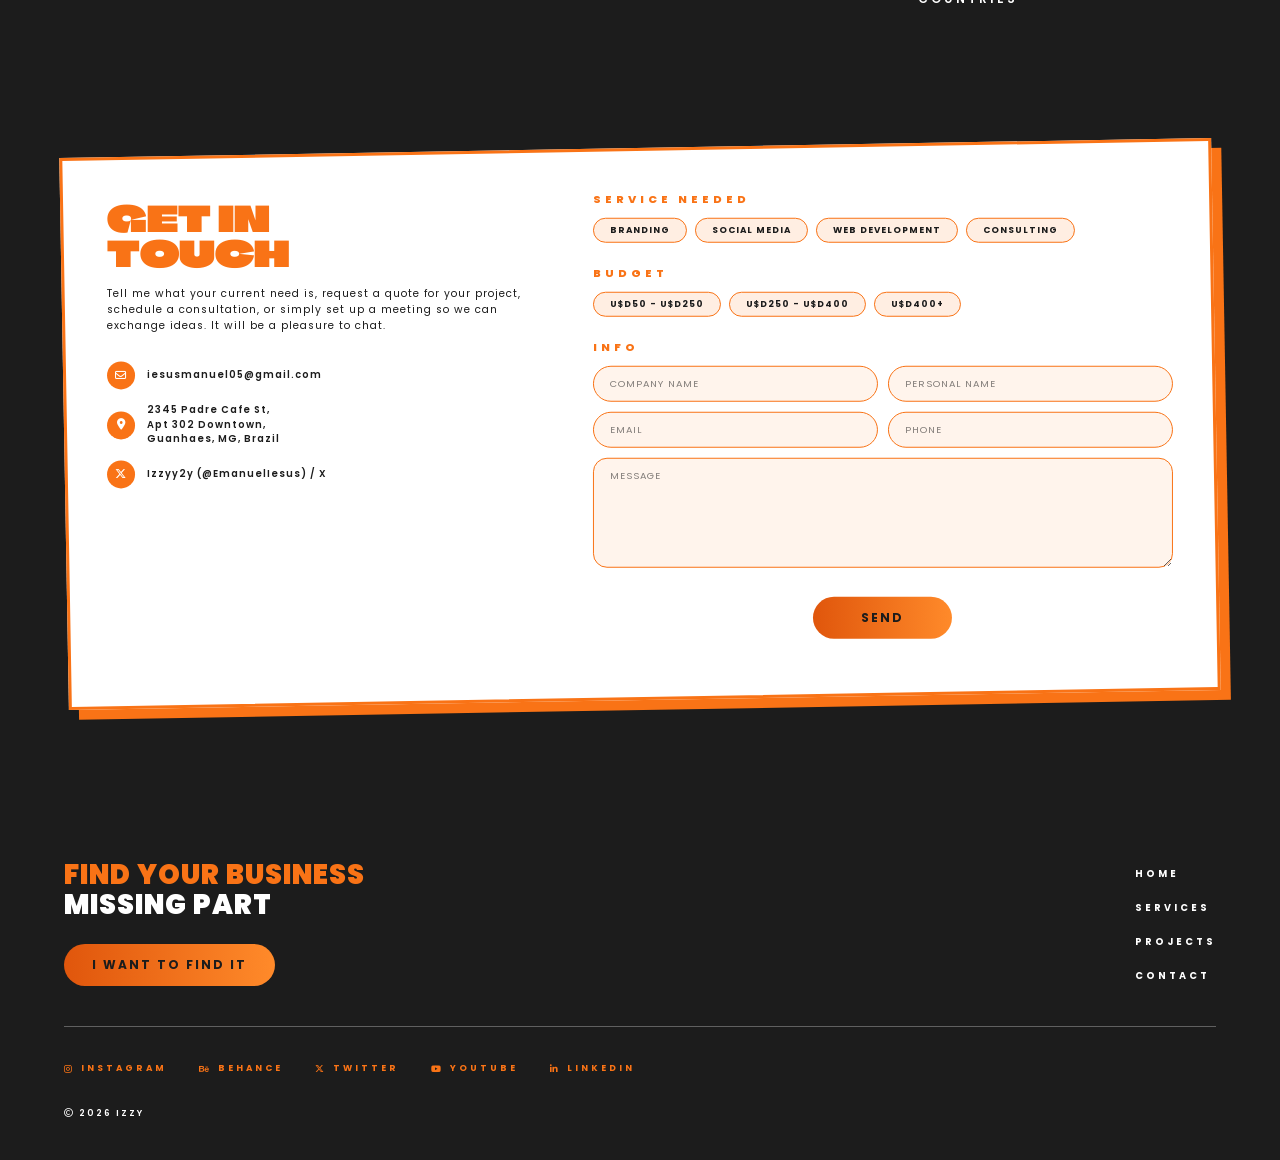
==== commit 4a23a4eb: "TIP Added" ====
--- a/index.html
+++ b/index.html
@@ -283,6 +283,23 @@
                 </ul>
                 <figure class="project-card__figure">
                   <img src="assets/projects/habitbeams-hero.png" alt="Habit Beams project" class="project-card__img">
+                </figure>
+              </article>
+
+              <article class="pointer project-card" id="project-tip">
+                <header class="project-card__head">
+                  <h3 class="project-card__title">The Injury Partners</h3>
+                  <span class="project-card__meta">United States, 2025</span>
+                </header>
+                <ul class="project-card__tags">
+                  <li class="tag tag--orange">logo design</li>
+                  <li class="tag tag--orange">branding</li>
+                  <li class="tag tag--orange">management</li>
+                  <li class="tag tag--cyan">law</li>
+                  <li class="tag tag--mint">B2B services</li>
+                </ul>
+                <figure class="project-card__figure">
+                  <img src="assets/projects/tip-hero.png" alt="The Injury Partners project" class="project-card__img">
                 </figure>
               </article>
               
--- a/style.css
+++ b/style.css
@@ -19,6 +19,7 @@
   --color-tag-red: #e63946;
   --color-tag-deepgreen: #1d523c;
   --color-tag-burgundy: #6F0100;
+  --color-tag-cyan: #03353C;
 
   --container-max: 1200px;
   --container-pad: 24px;
@@ -375,6 +376,7 @@
 .tag--red    { background: var(--color-tag-red); color: #fff; }
 .tag--deepgreen { background: var(--color-tag-deepgreen); color: #fff; }
 .tag--burgundy { background: var(--color-tag-burgundy); color: #FFFF5F; }
+.tag--cyan { background: var(--color-tag-cyan); color: #CD8047; }
 
 .projects__nav {
   margin-top: 28px;
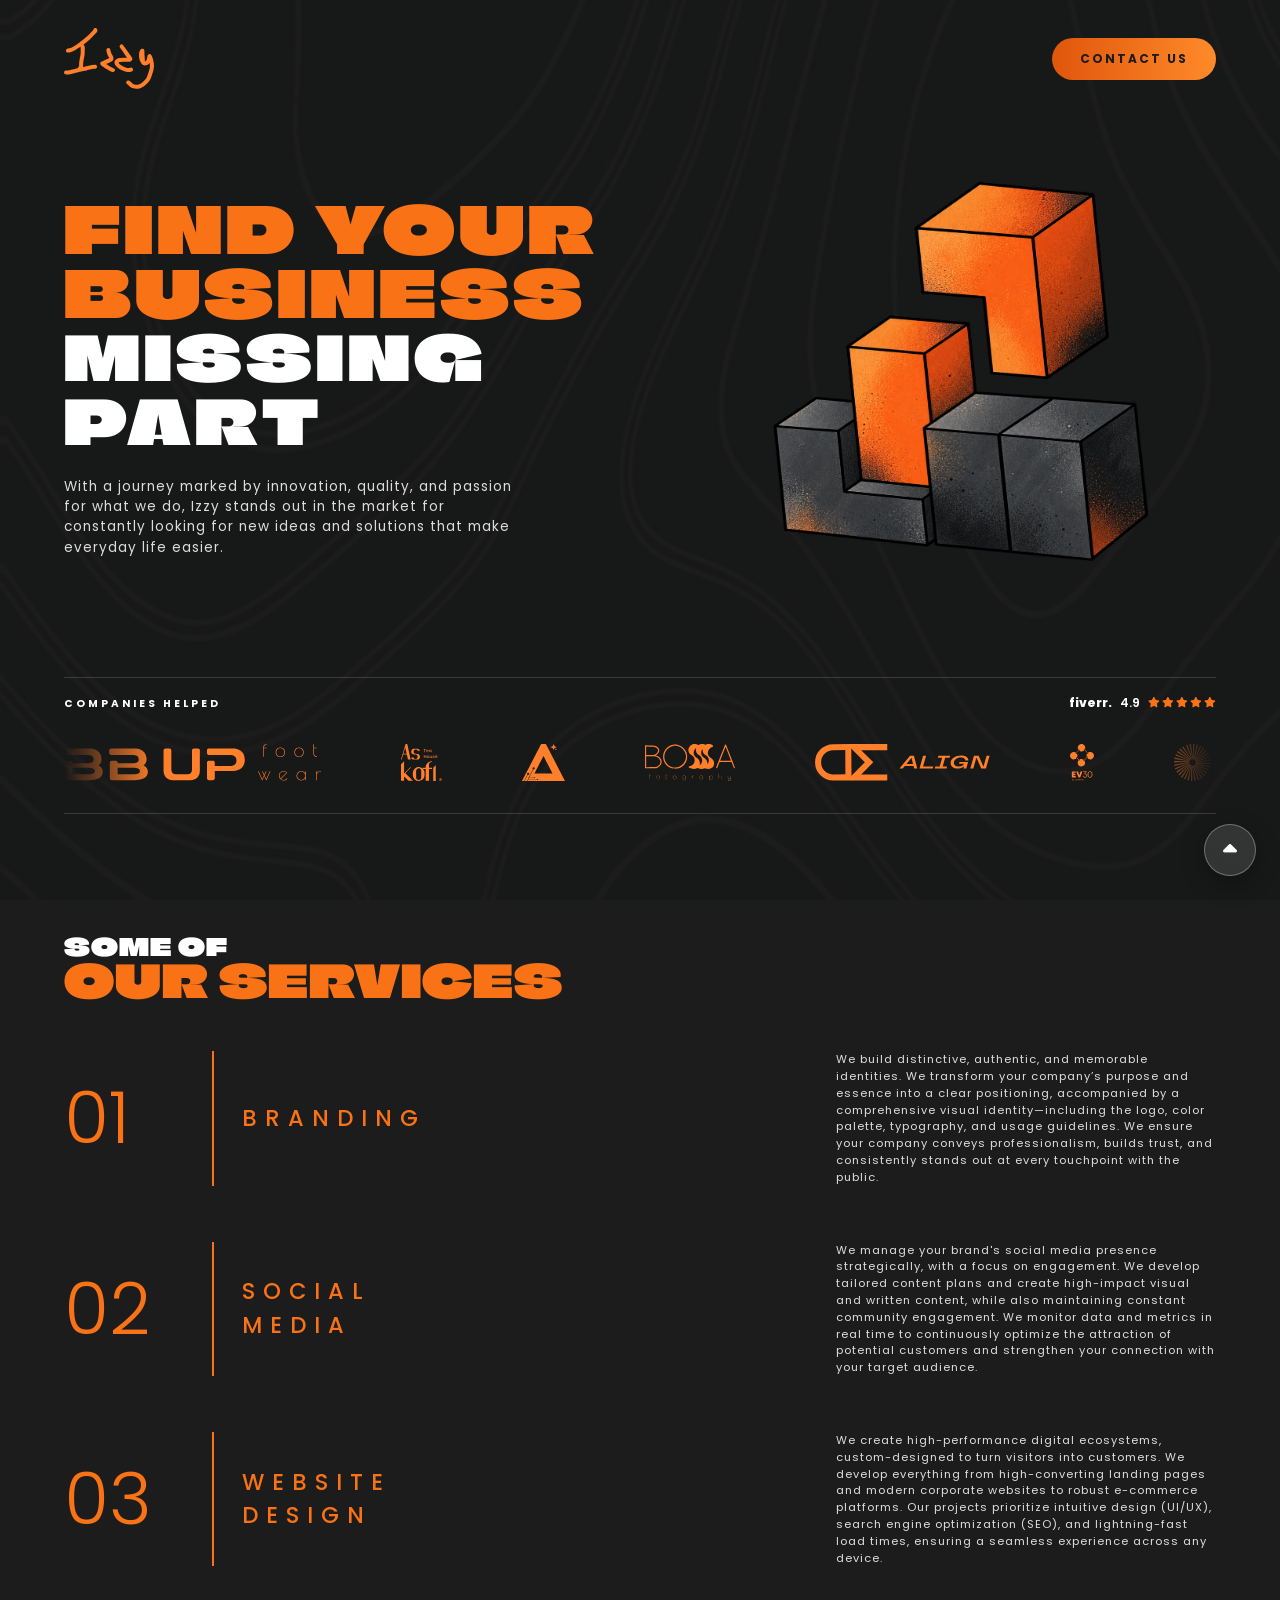
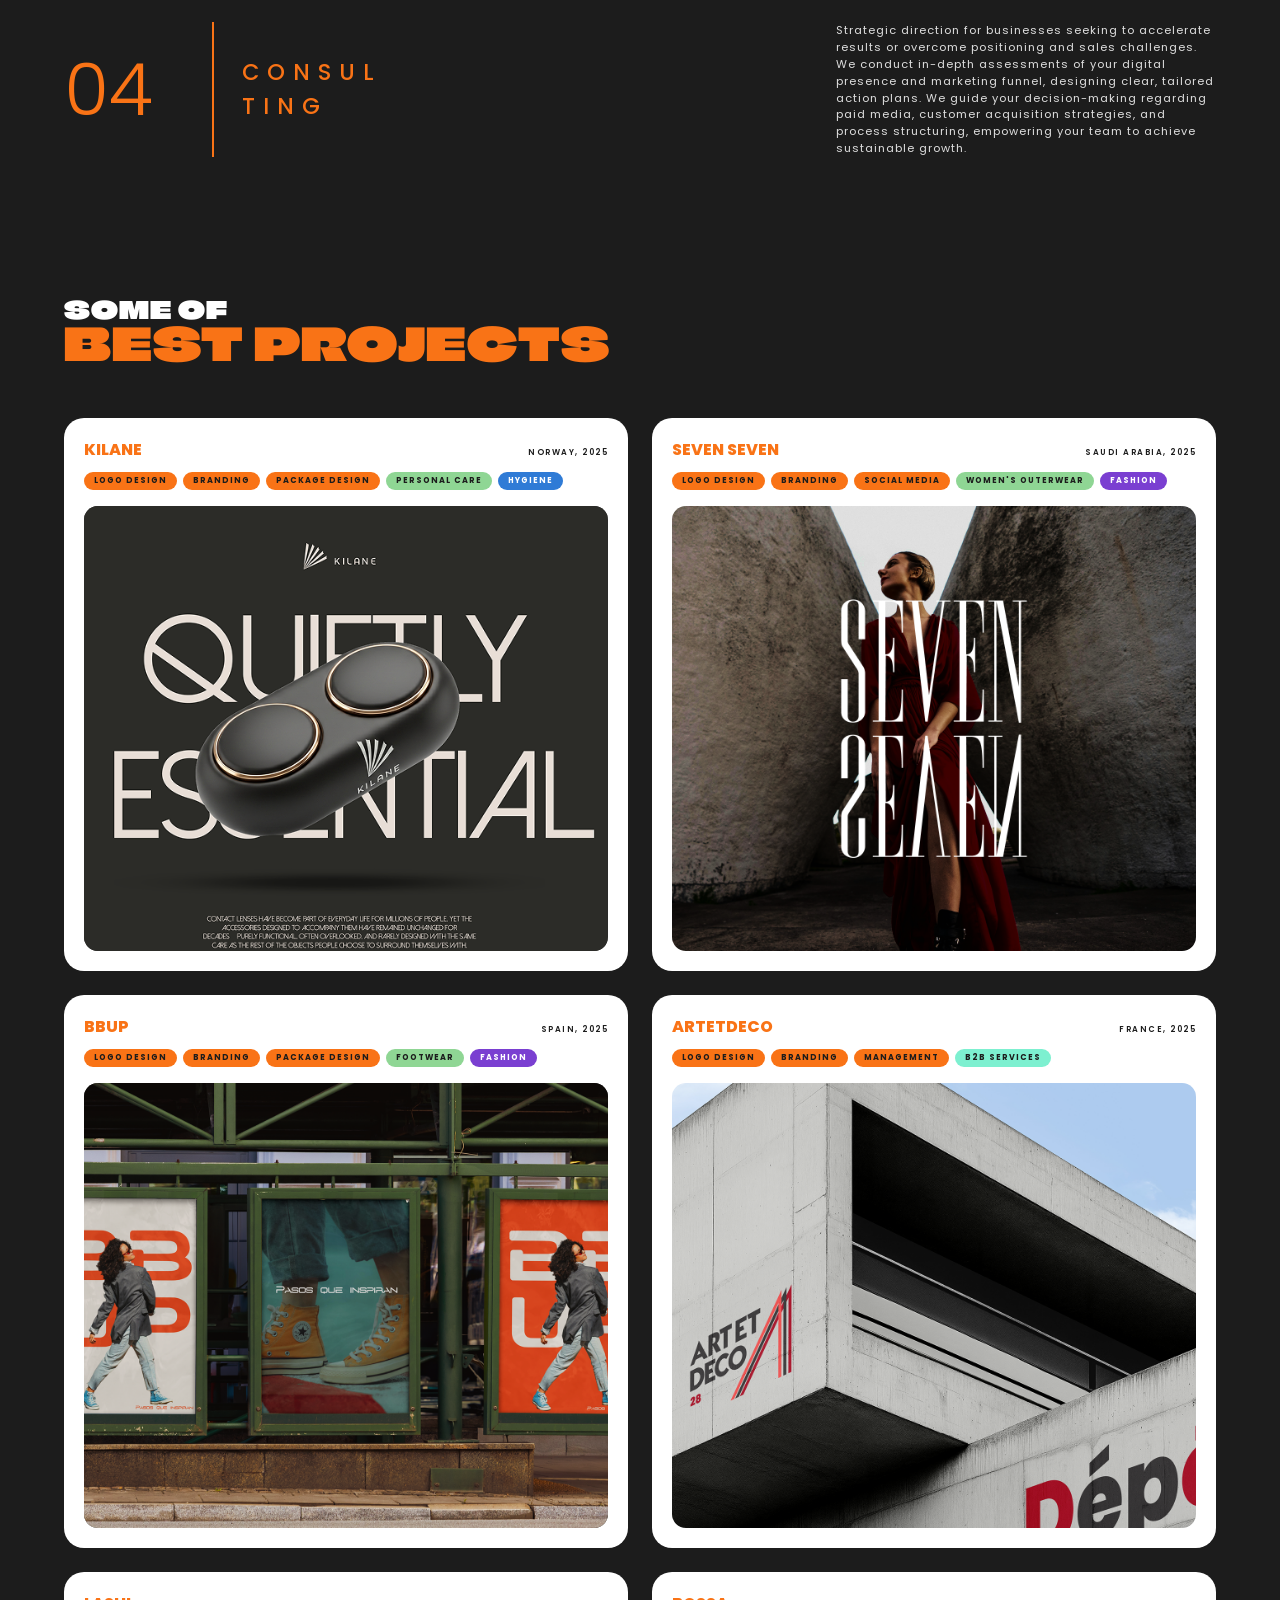
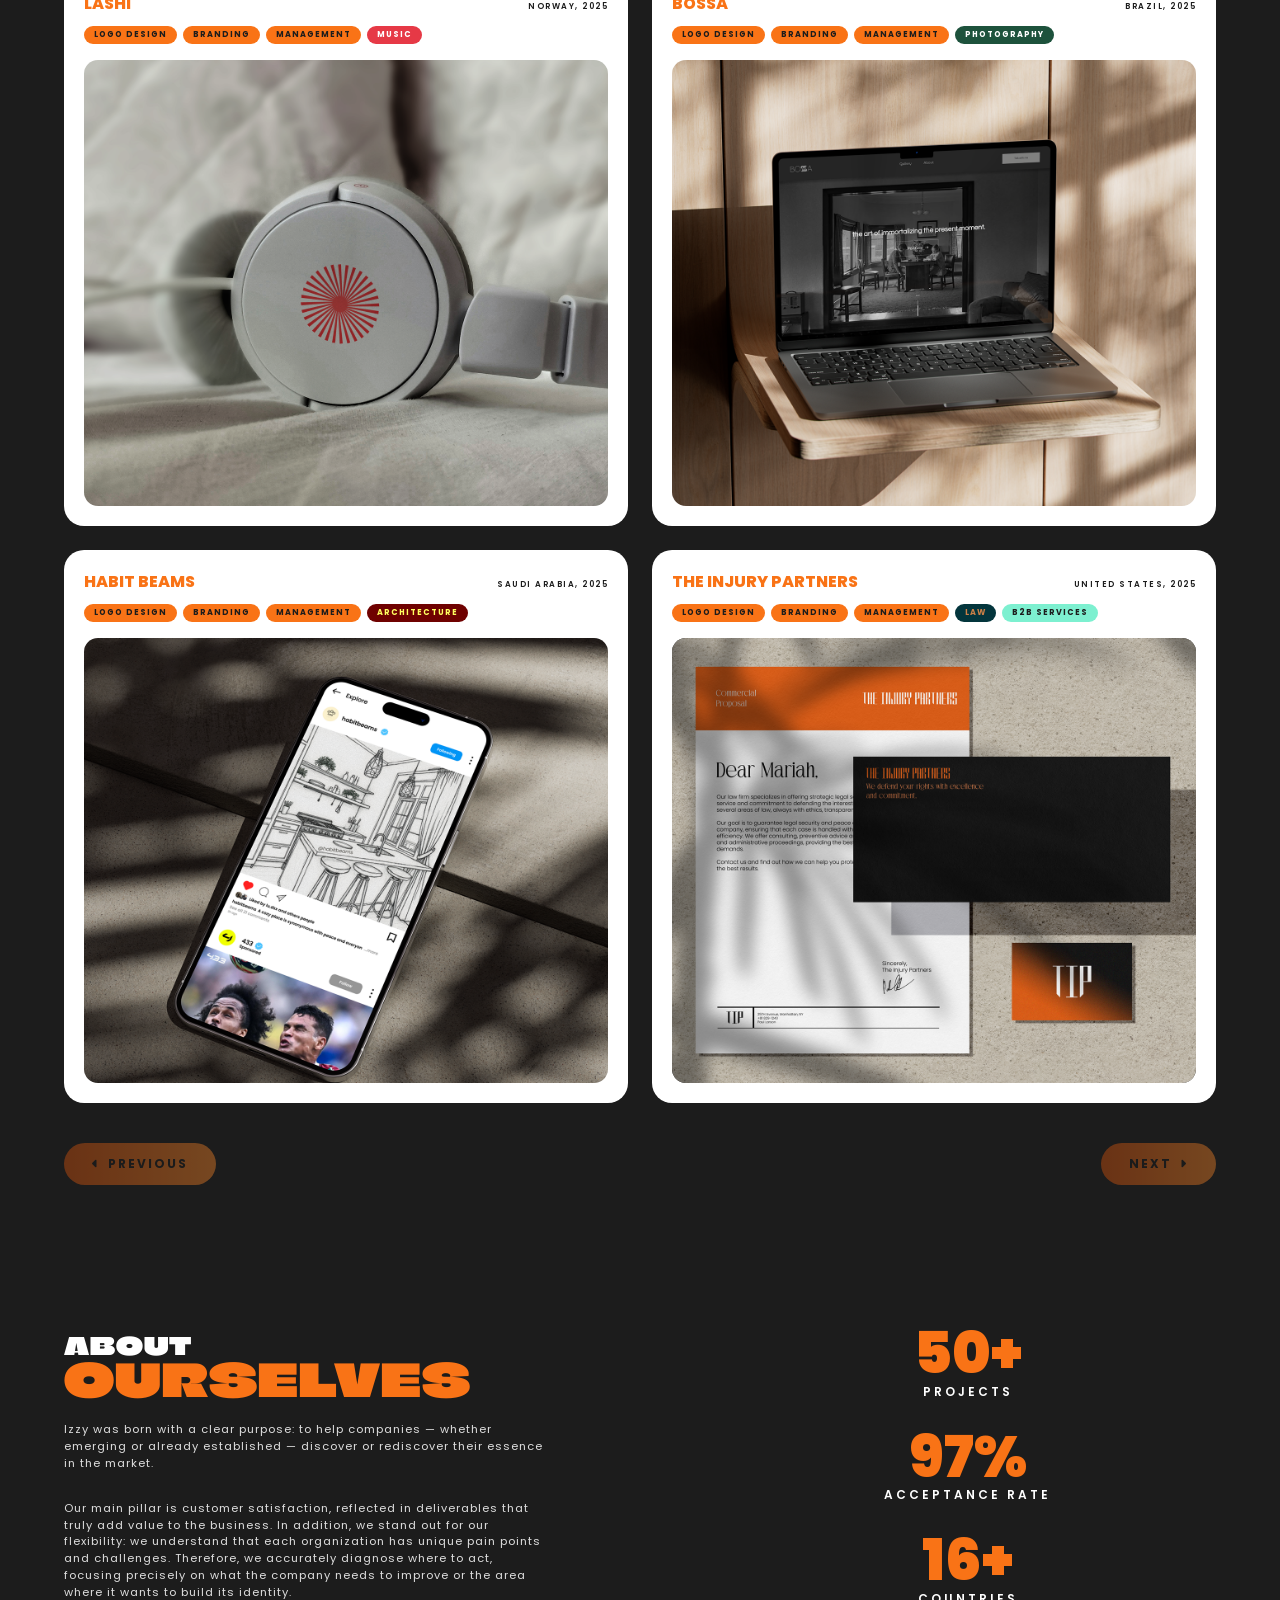
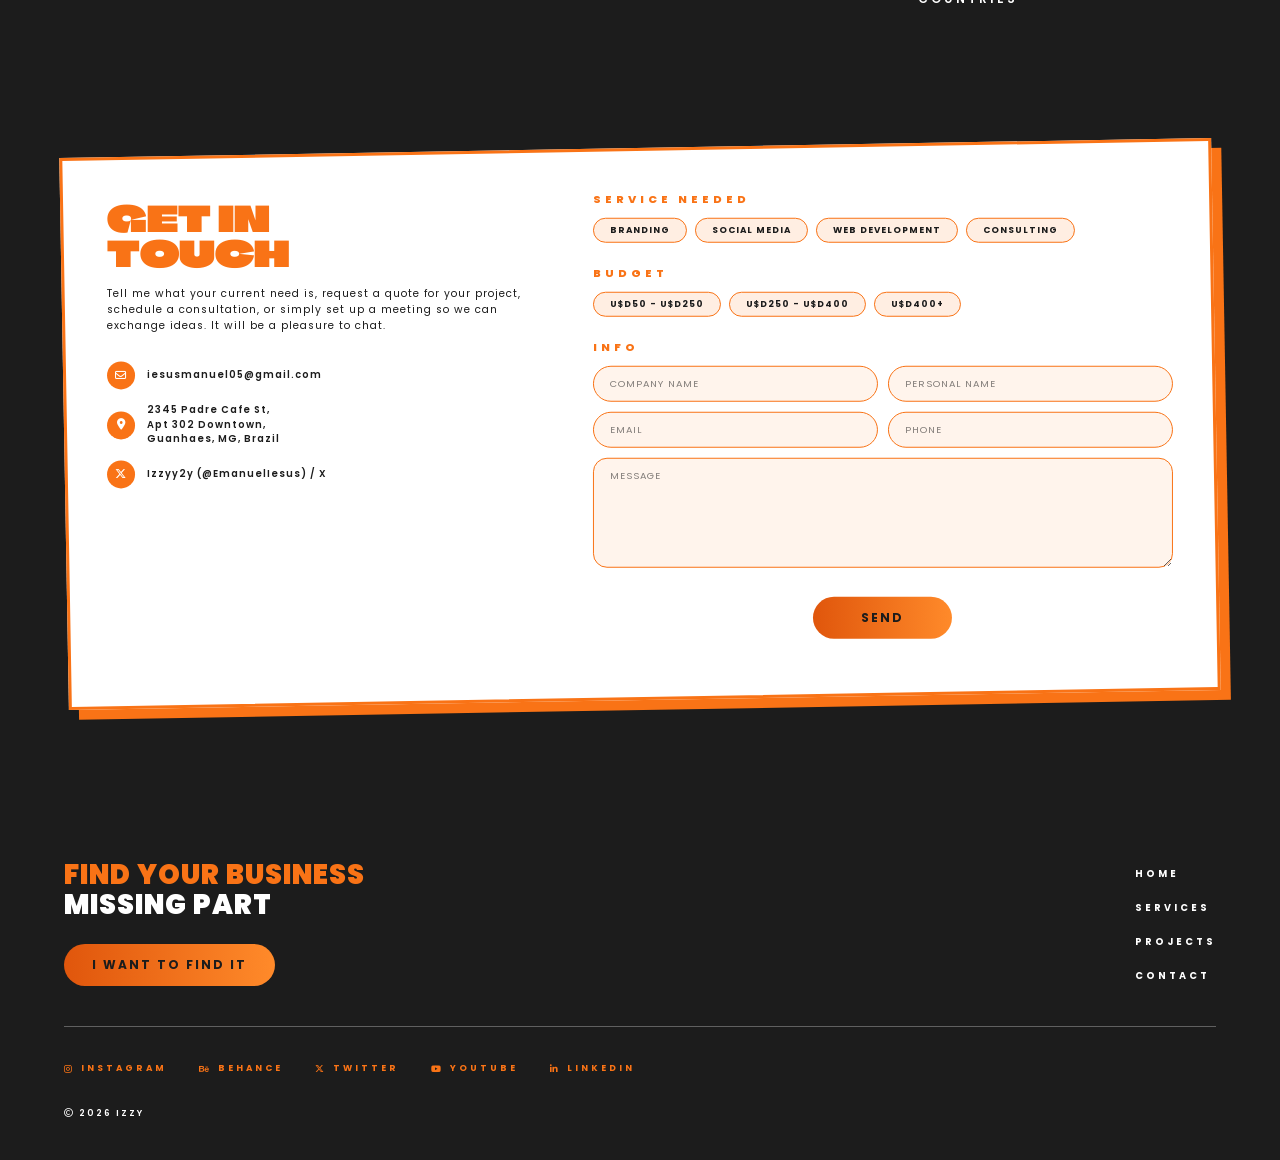
==== commit 38277124: "Minor Changes - TIP logo altered" ====
--- a/index.html
+++ b/index.html
@@ -86,7 +86,7 @@
                 <li class="marquee__item"><img src="assets/logos/remme.svg" alt="Remme"></li>
                 <li class="marquee__item"><img src="assets/logos/seven seven.svg" alt="Seven Seven"></li>
                 <li class="marquee__item"><img src="assets/logos/the glueless.svg" alt="The Glueless"></li>
-                <li class="marquee__item"><img src="assets/logos/tip.svg" alt="TIP"></li>
+                <li class="marquee__item"><img src="assets/logos/TIP.svg" alt="TIP"></li>
               </ul>
             </div>
           </div>
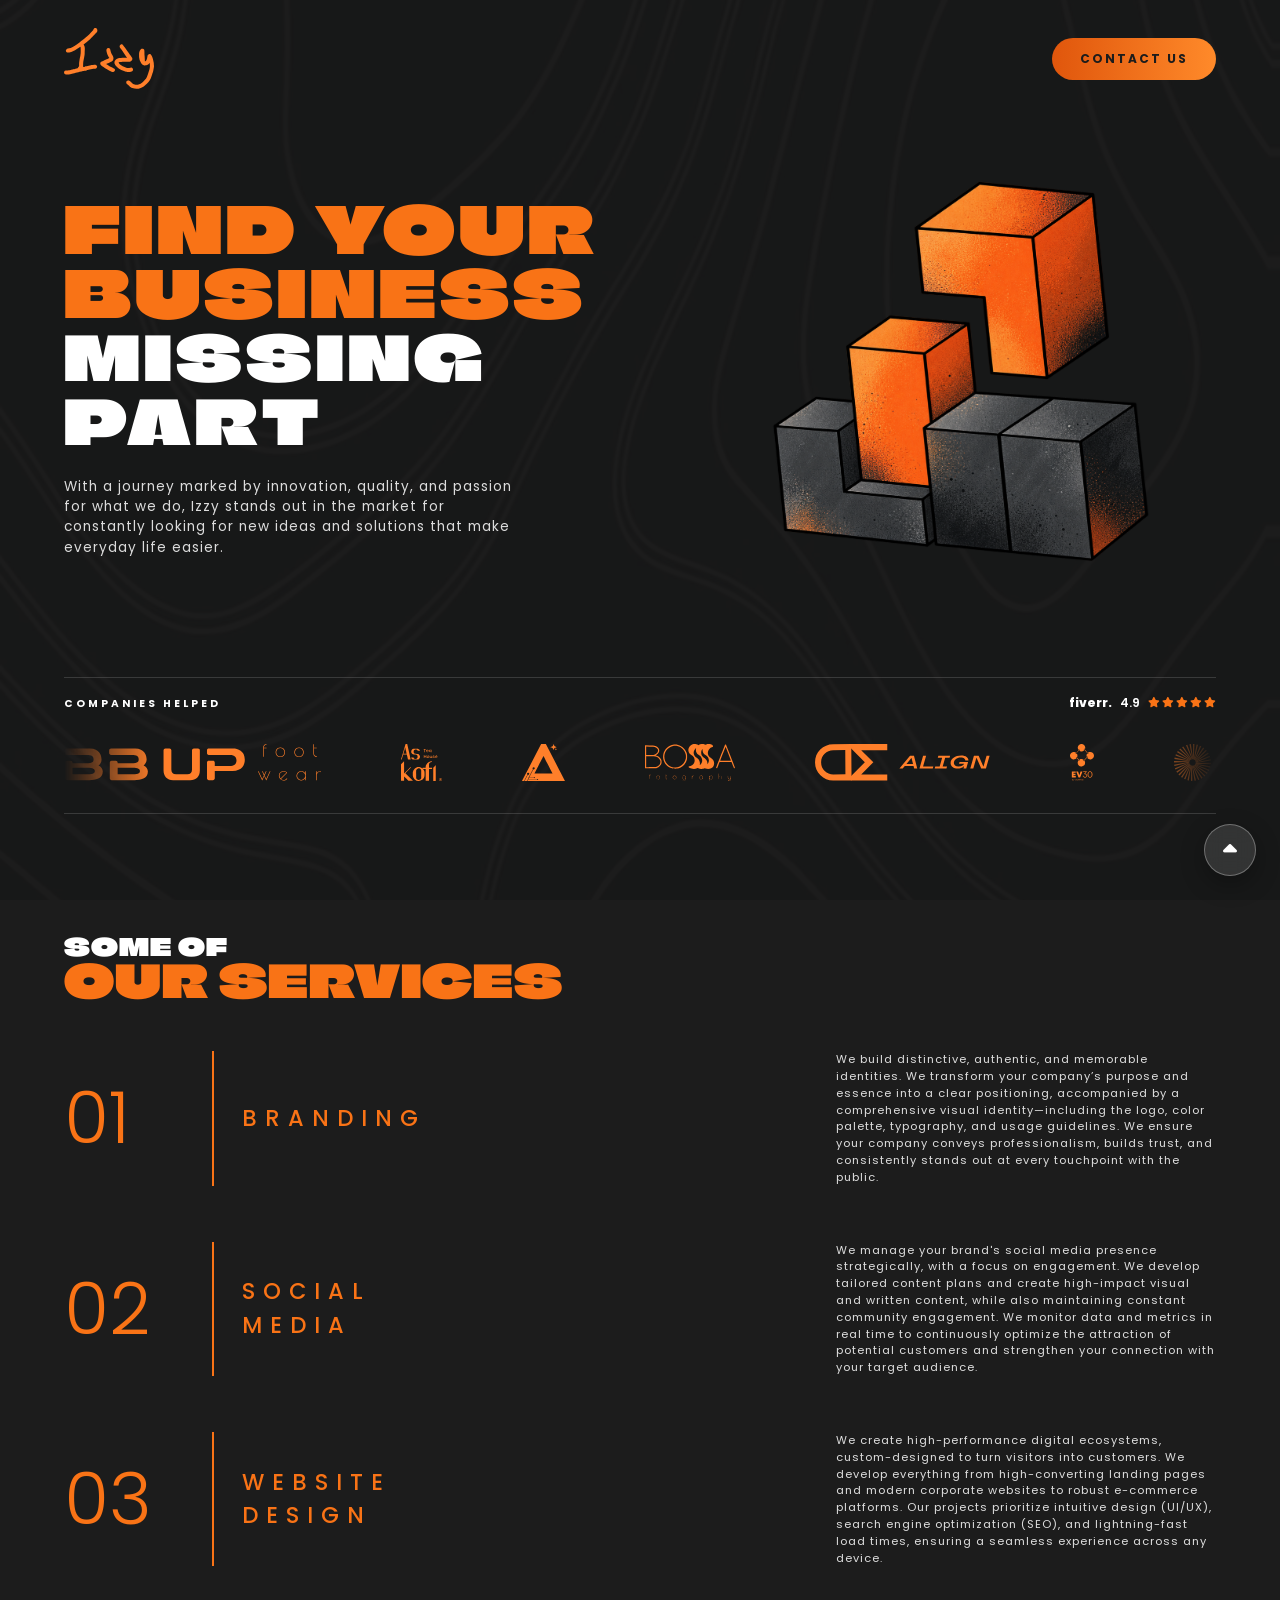
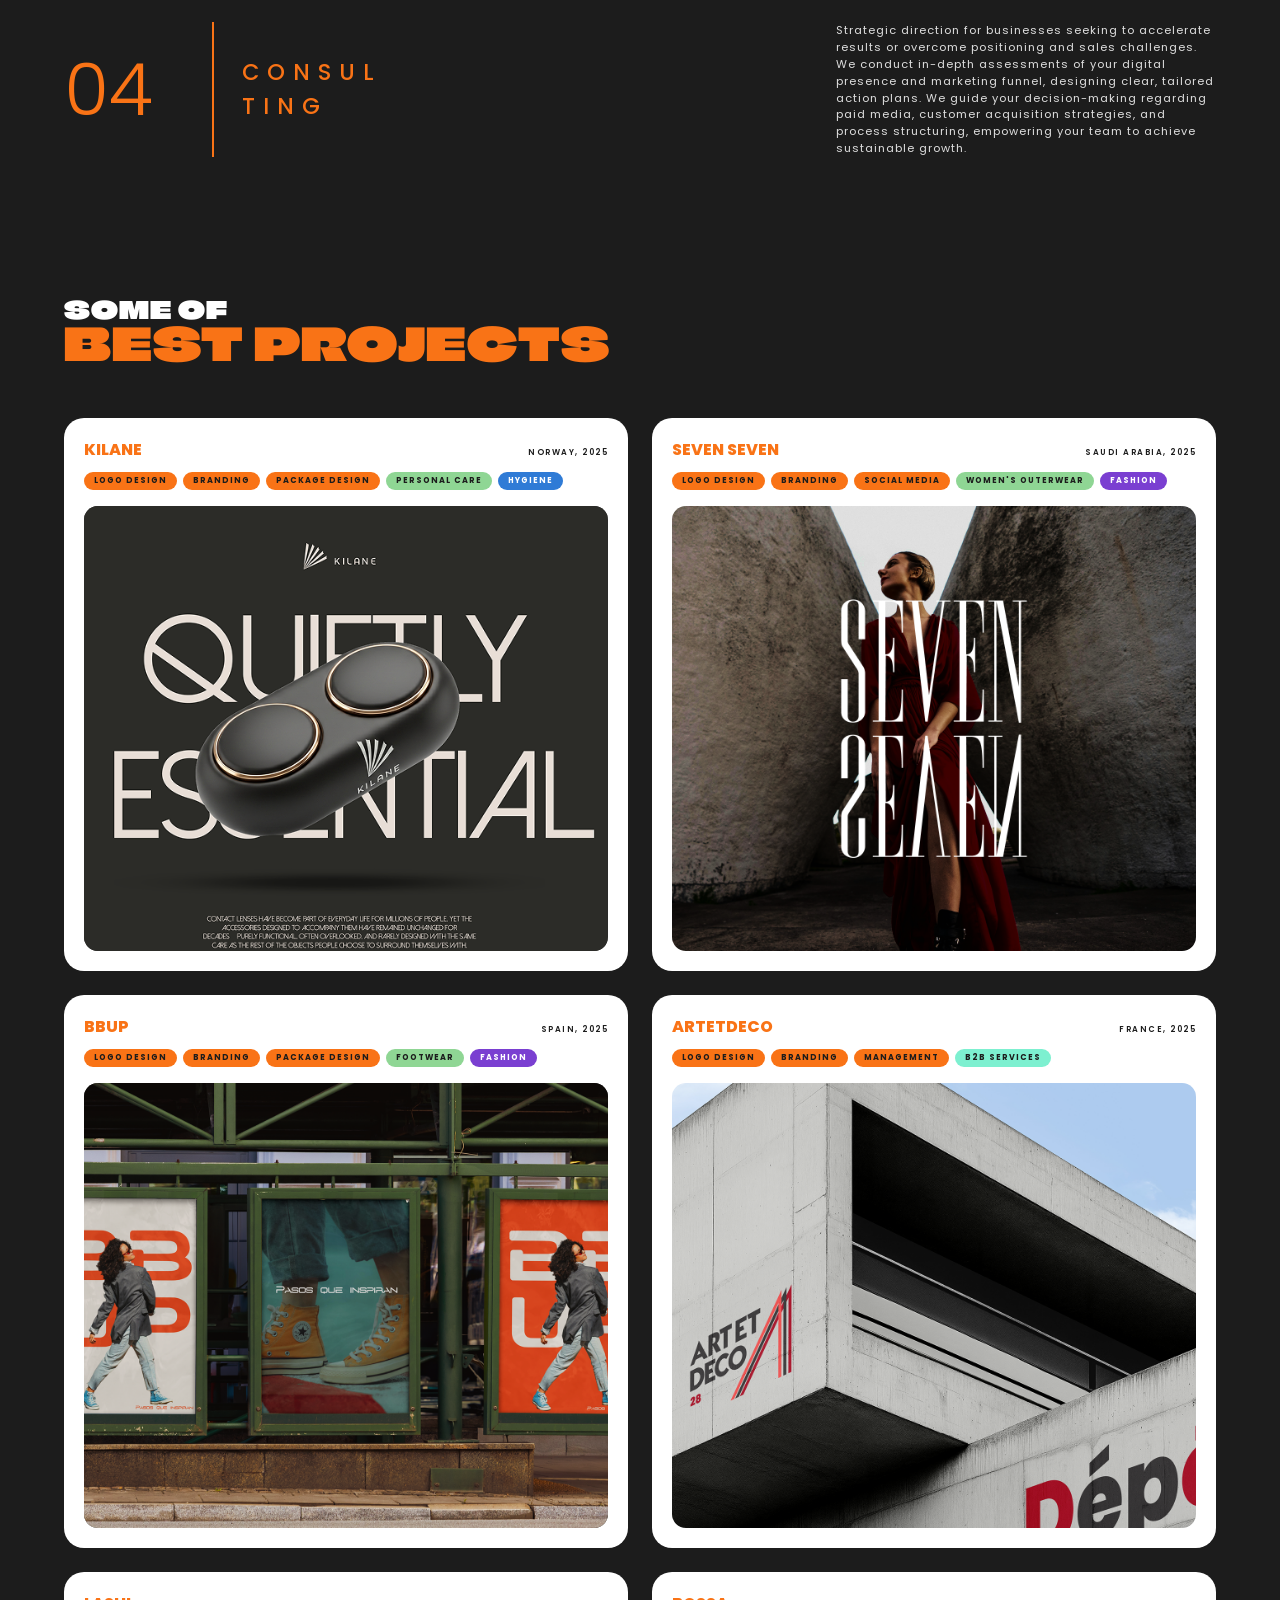
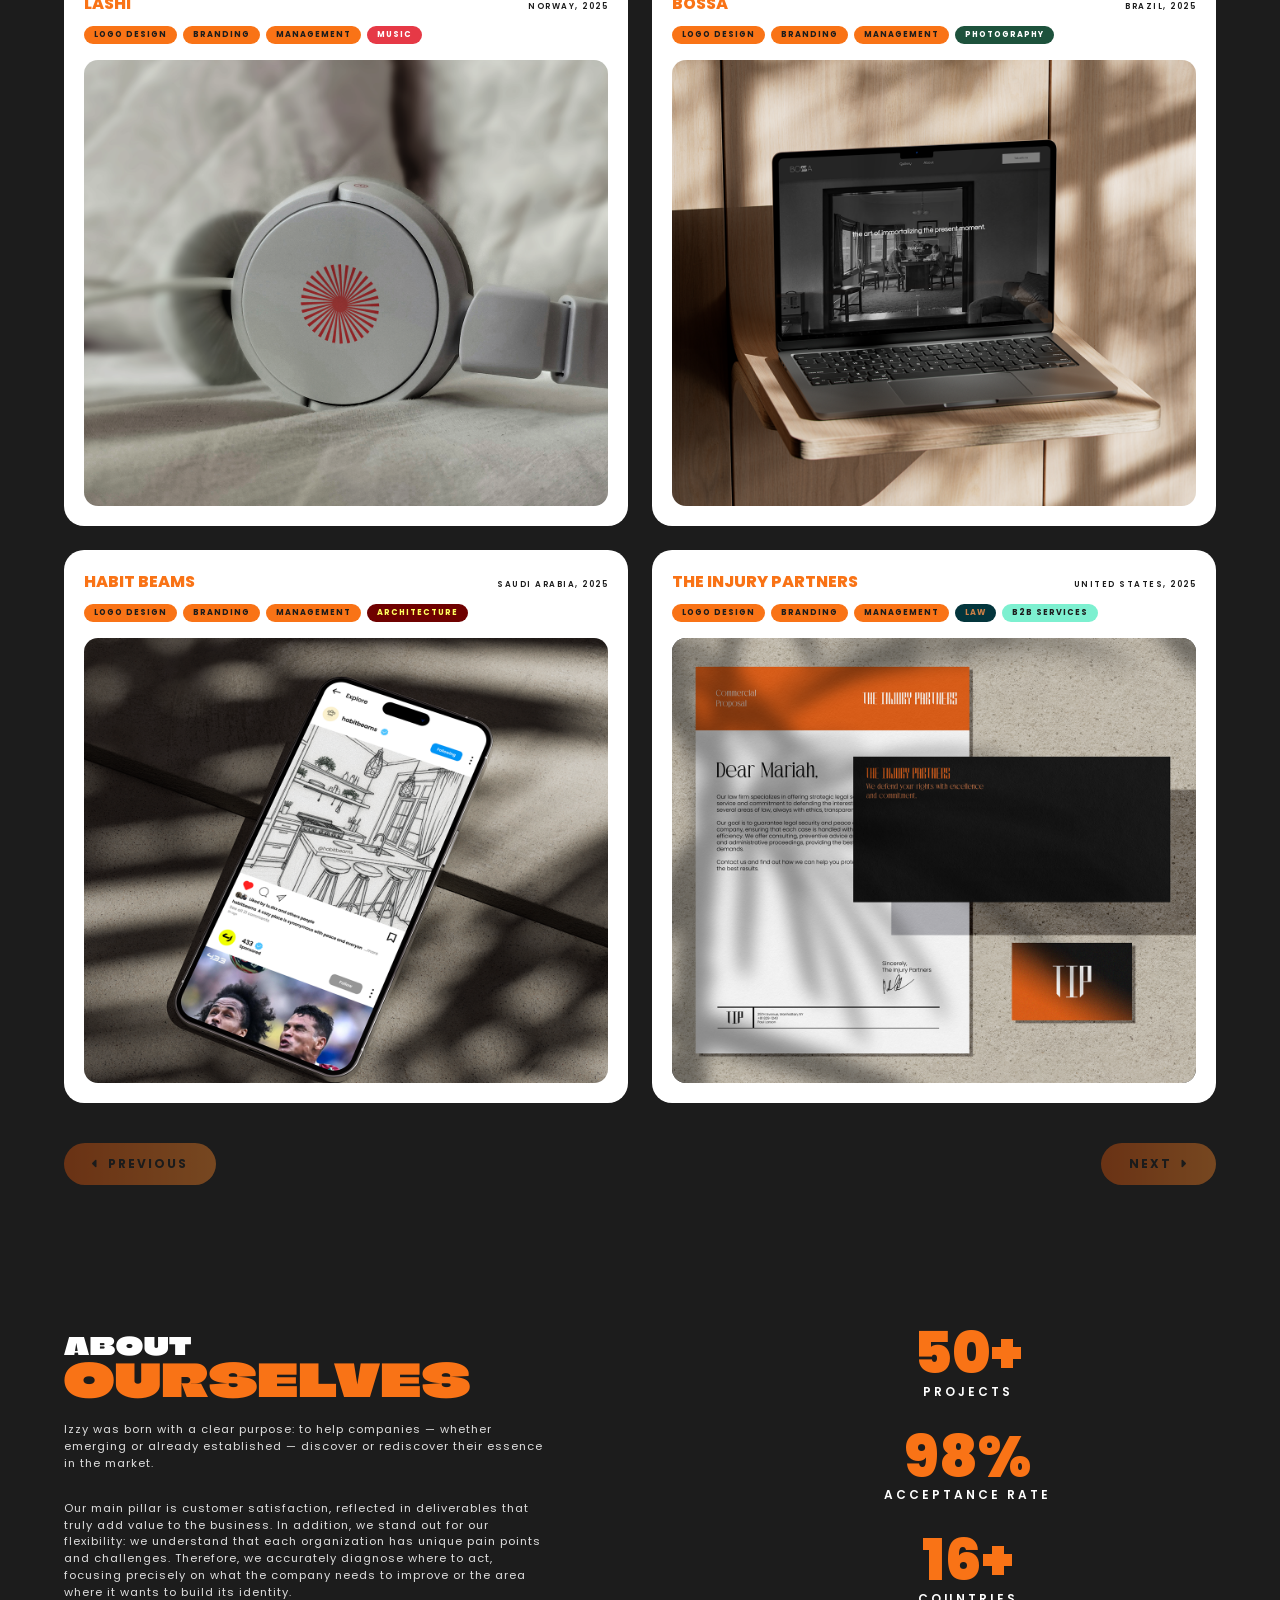
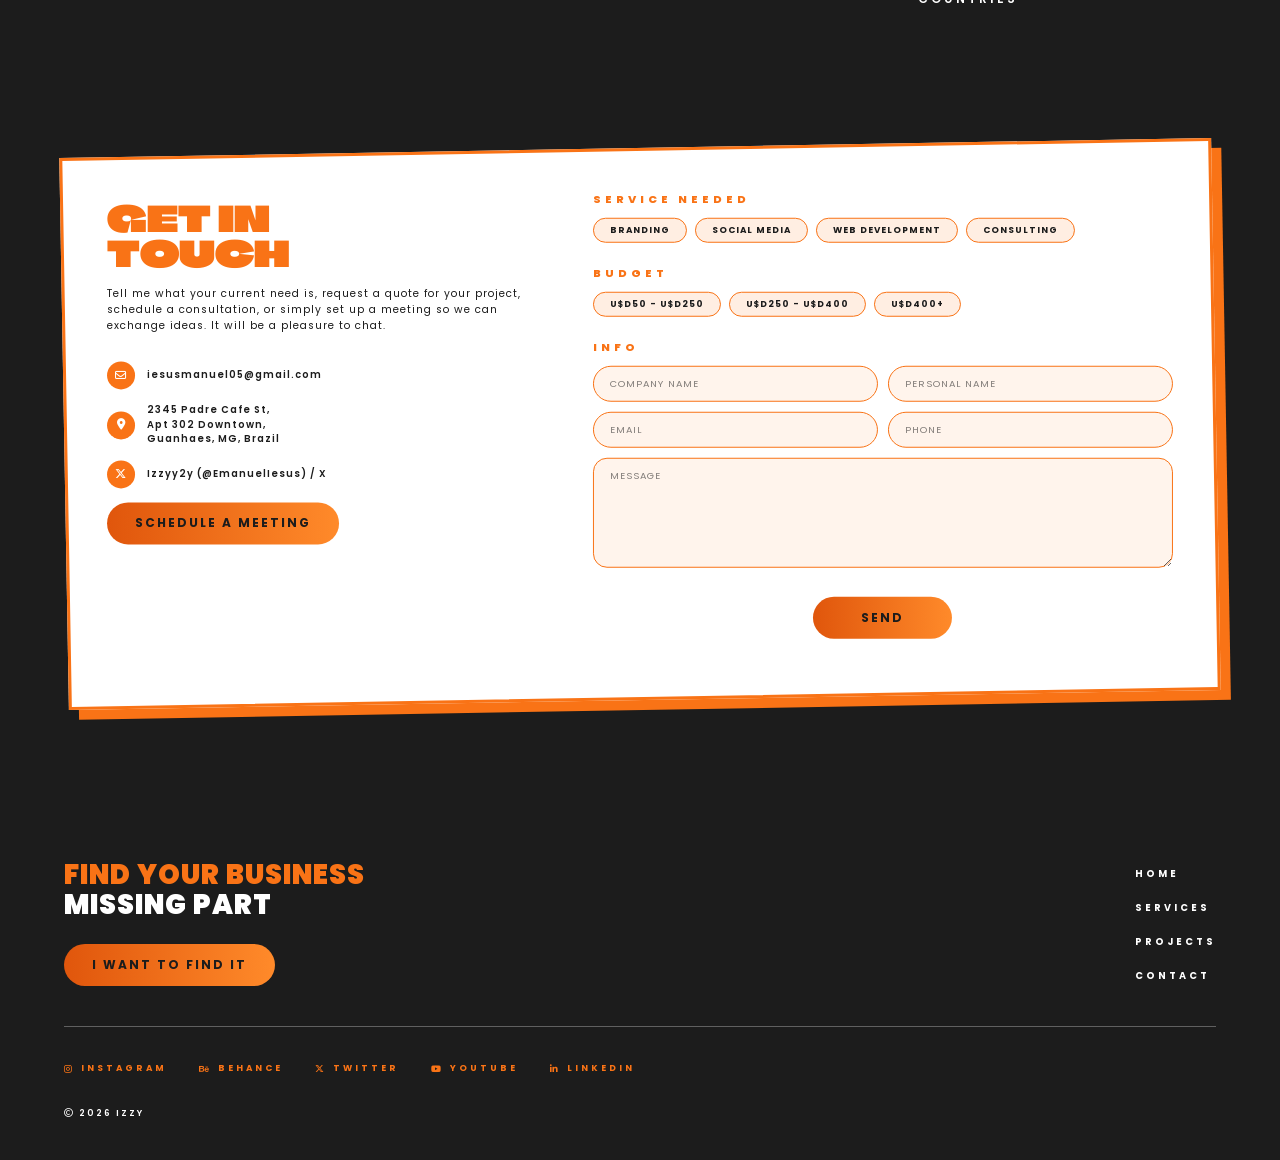
==== commit 2a1409ae: "Added Schedule Meet Button" ====
--- a/index.html
+++ b/index.html
@@ -17,6 +17,9 @@
 
   <!-- Font Awesome -->
   <link rel="stylesheet" href="https://cdnjs.cloudflare.com/ajax/libs/font-awesome/6.5.2/css/all.min.css">
+
+  <!-- Calendly -->
+  <link href="https://assets.calendly.com/assets/external/widget.css" rel="stylesheet">
 
   <link rel="stylesheet" href="style.css">
 </head>
@@ -385,6 +388,14 @@
                 <i class="fa-brands fa-x-twitter"></i>
                 <a href="https://x.com/EmanuelIesus" target="_blank" rel="noopener">Izzyy2y (@EmanuelIesus) / X</a>
               </li>
+
+              <li class="contact__link">
+                <a href="https://calendly.com/iesusemanuel05/30min"
+                  target="_blank" rel="noopener"
+                  class="btn btn--gradient" id="schedule-btn">
+                  Schedule a meeting
+                </a>
+              </li>
             </ul>
           </div>
 
@@ -483,6 +494,7 @@
     </button>
   </footer>
 
+  <script src="https://assets.calendly.com/assets/external/widget.js" async></script>
   <script src="script.js"></script>
 </body>
 </html>
--- a/style.css
+++ b/style.css
@@ -453,7 +453,8 @@
   letter-spacing: 1px;
 }
 .contact__list { margin-top: 28px; display: flex; flex-direction: column; gap: 14px; }
-.contact__item {
+.contact__item,
+.contact__link {
   display: flex;
   align-items: center;
   gap: 12px;
@@ -461,6 +462,7 @@
   font-weight: 600;
   letter-spacing: 1px;
 }
+
 .contact__item i {
   width: 28px;
   height: 28px;
@@ -475,7 +477,8 @@
   font-size: 0.7rem;
 }
 .contact__item a { transition: var(--transition); }
-.contact__item a:hover { color: var(--color-primary); }
+.contact__item a:hover{ color: var(--color-primary); }
+.contact__link a:hover{color: var(--color-text-dark); }
 
 /* Form */
 .form__group { border: none; margin-bottom: 22px; }
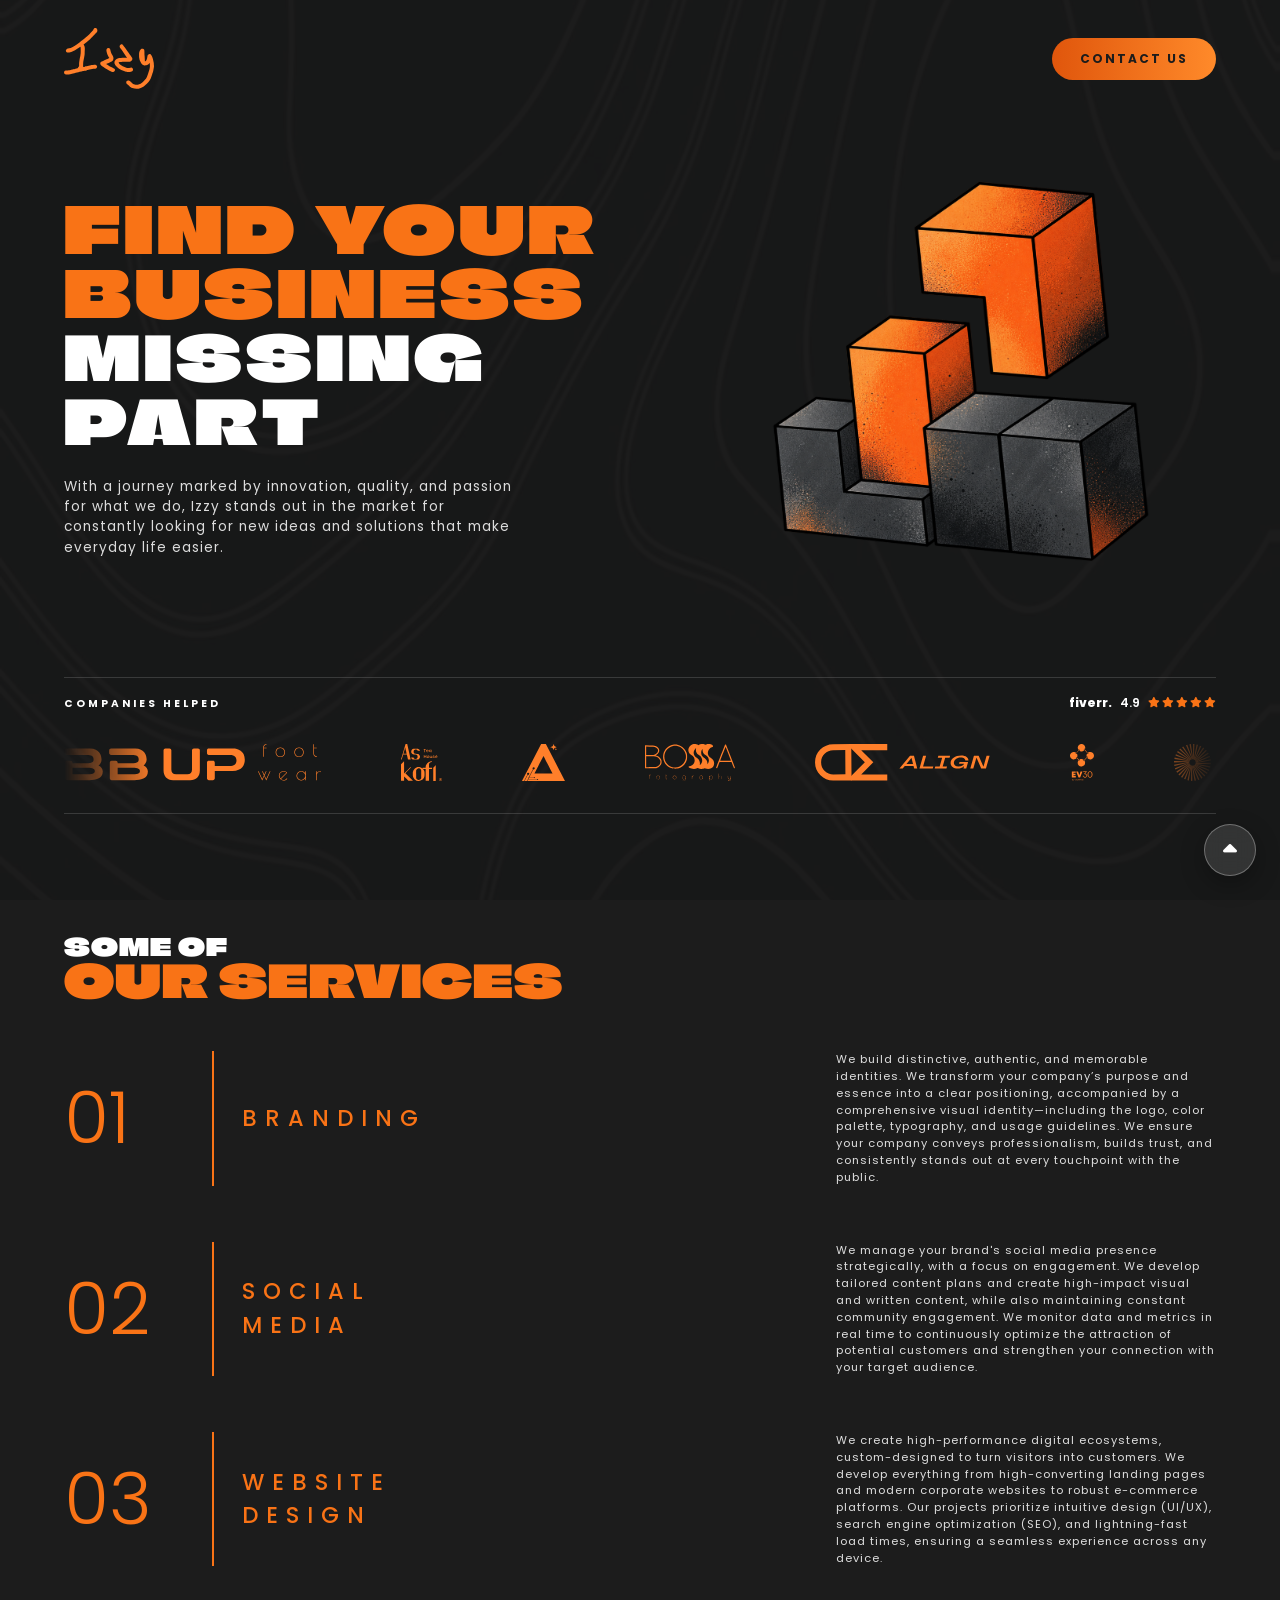
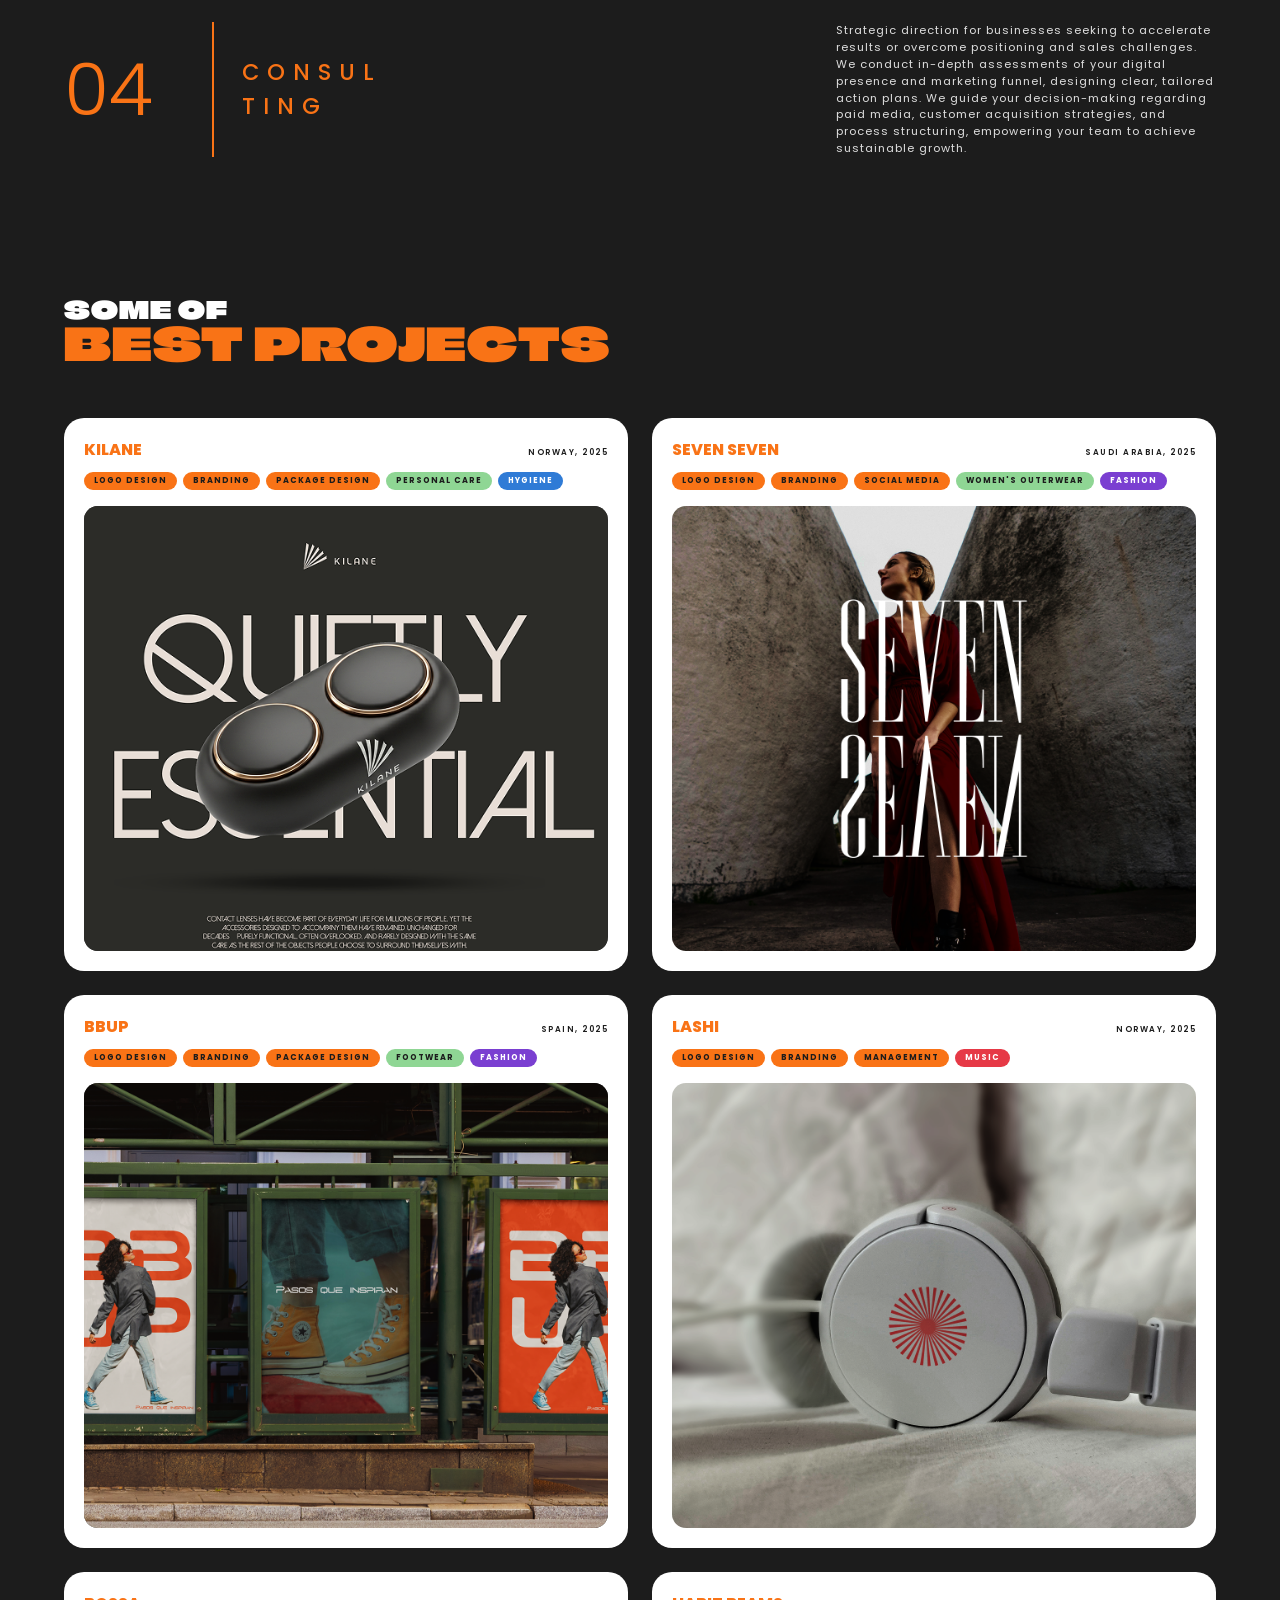
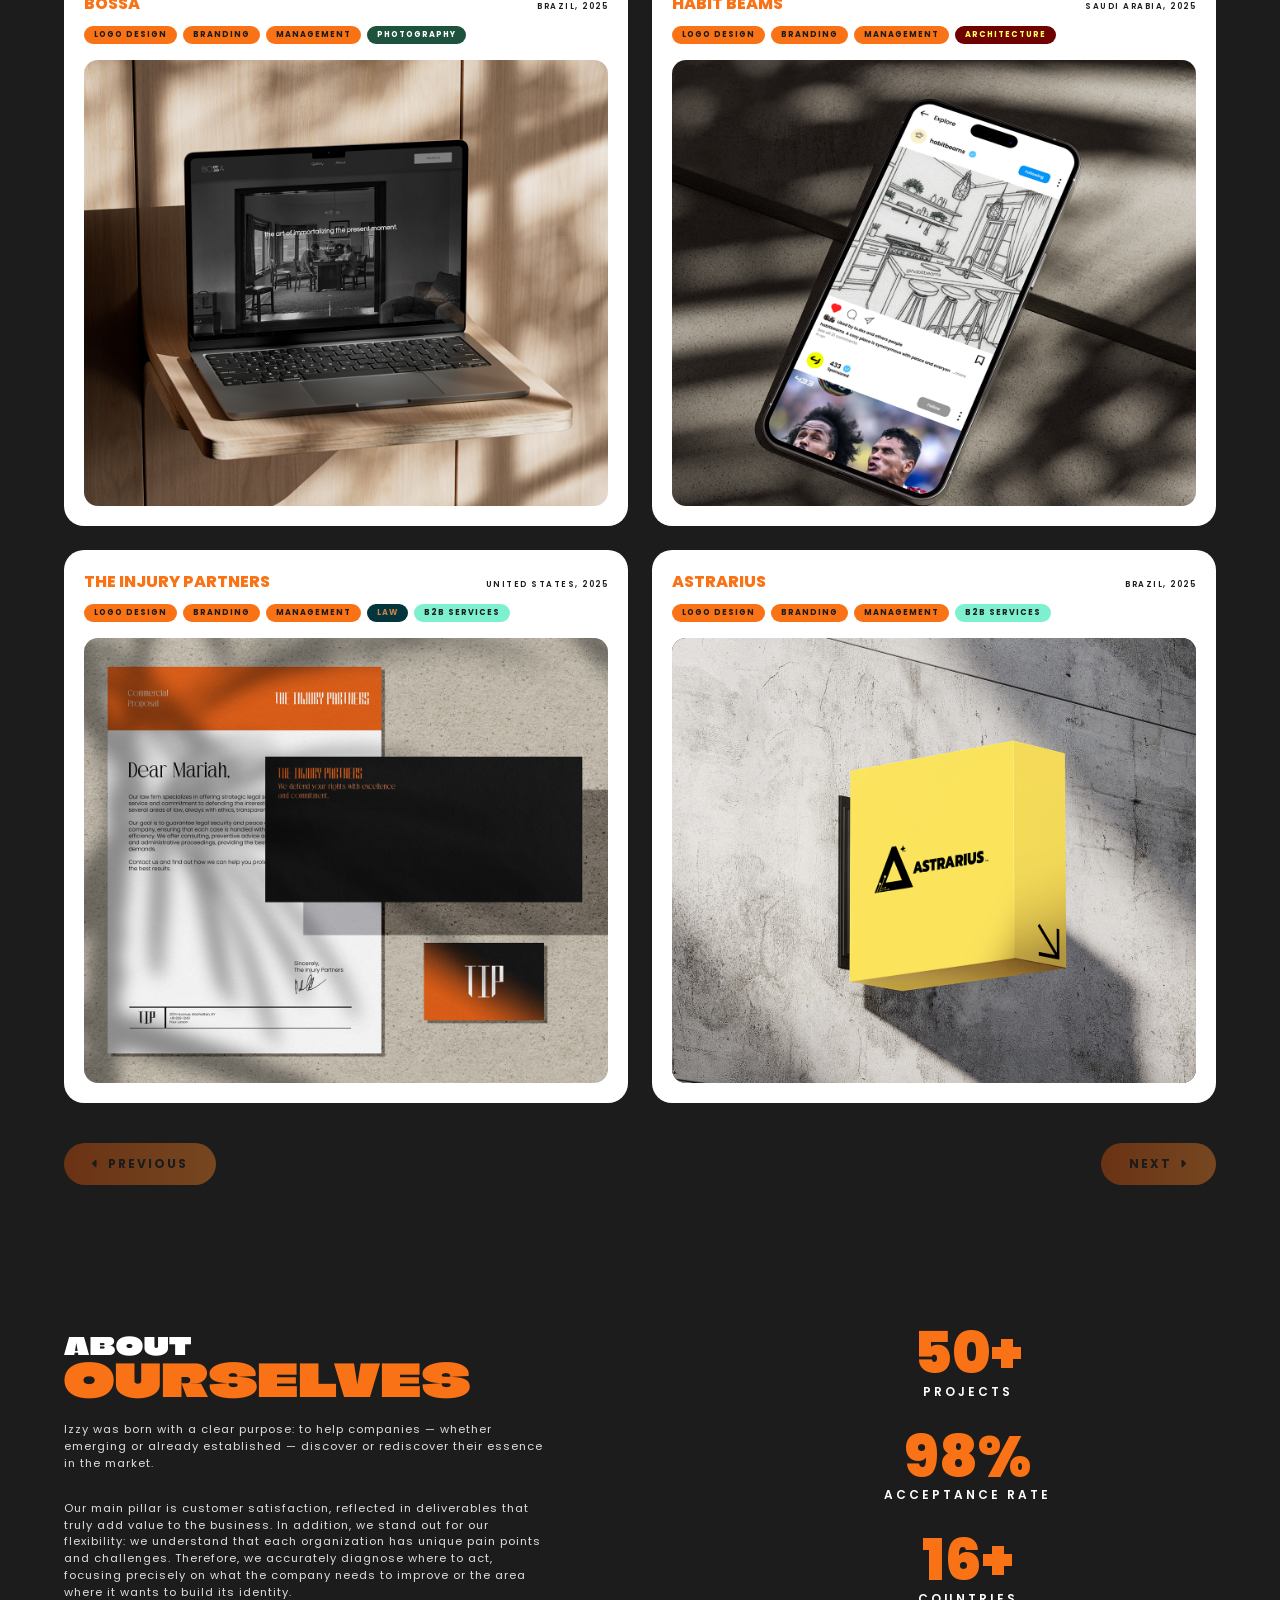
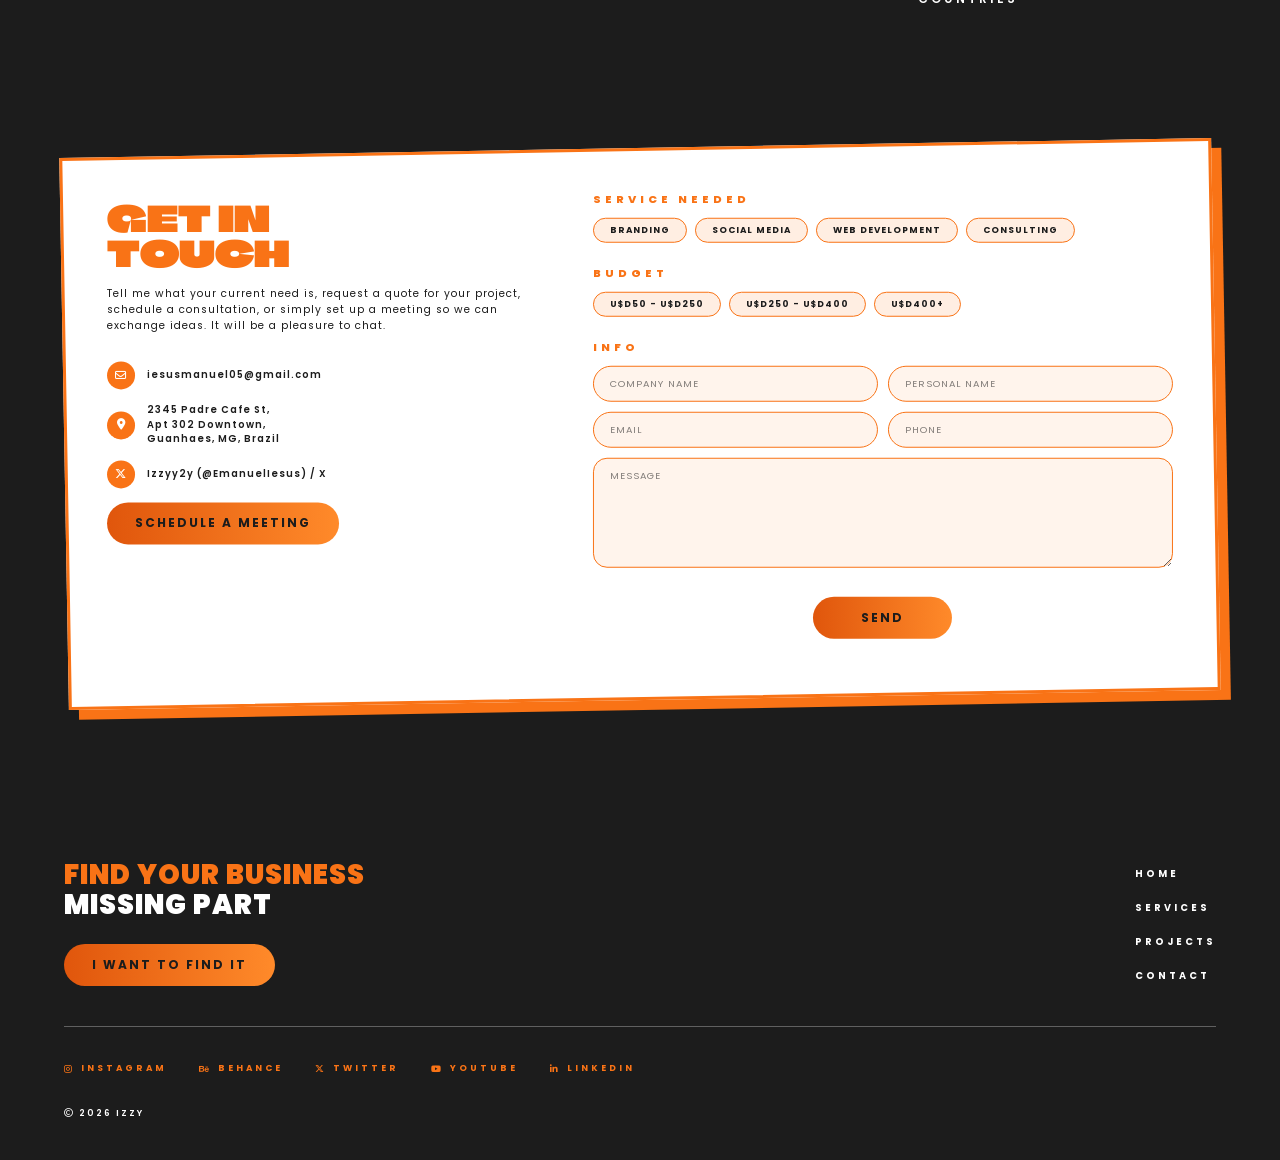
==== commit 3393c2d4: "ArtEtDeco removed, changed for more cohesive brand" ====
--- a/index.html
+++ b/index.html
@@ -209,38 +209,6 @@
                 </figure>
               </article>
 
-              <!-- <article class="pointer project-card" id="project-ev30">
-                <header class="project-card__head">
-                  <h3 class="project-card__title">EV30</h3>
-                  <span class="project-card__meta">Brazil, 2025</span>
-                </header>
-                <ul class="project-card__tags">
-                  <li class="tag tag--orange">logo design</li>
-                  <li class="tag tag--orange">branding</li>
-                  <li class="tag tag--orange">management</li>
-                  <li class="tag tag--mint">B2B services</li>
-                </ul>
-                <figure class="project-card__figure">
-                  <img src="assets/projects/ev.png" alt="EV30 project" class="project-card__img">
-                </figure>
-              </article> -->
-
-              <article class="pointer project-card" id="project-artetdeco">
-                <header class="project-card__head">
-                  <h3 class="project-card__title">ARTETDECO</h3>
-                  <span class="project-card__meta">France, 2025</span>
-                </header>
-                <ul class="project-card__tags">
-                  <li class="tag tag--orange">logo design</li>
-                  <li class="tag tag--orange">branding</li>
-                  <li class="tag tag--orange">management</li>
-                  <li class="tag tag--mint">B2B services</li>
-                </ul>
-                <figure class="project-card__figure">
-                  <img src="assets/projects/artetdeco-hero.png" alt="Artetdeco project" class="project-card__img">
-                </figure>
-              </article>
-
               <article class="pointer project-card" id="project-lashi">
                 <header class="project-card__head">
                   <h3 class="project-card__title">LASHI</h3>
@@ -303,6 +271,22 @@
                 </ul>
                 <figure class="project-card__figure">
                   <img src="assets/projects/tip-hero.png" alt="The Injury Partners project" class="project-card__img">
+                </figure>
+              </article>
+
+              <article class="pointer project-card" id="project-astrarius">
+                <header class="project-card__head">
+                  <h3 class="project-card__title">Astrarius</h3>
+                  <span class="project-card__meta">Brazil, 2025</span>
+                </header>
+                <ul class="project-card__tags">
+                  <li class="tag tag--orange">logo design</li>
+                  <li class="tag tag--orange">branding</li>
+                  <li class="tag tag--orange">management</li>
+                  <li class="tag tag--mint">B2B services</li>
+                </ul>
+                <figure class="project-card__figure">
+                  <img src="assets/projects/astrarius-hero.png" alt="Astrarius project" class="project-card__img">
                 </figure>
               </article>
               
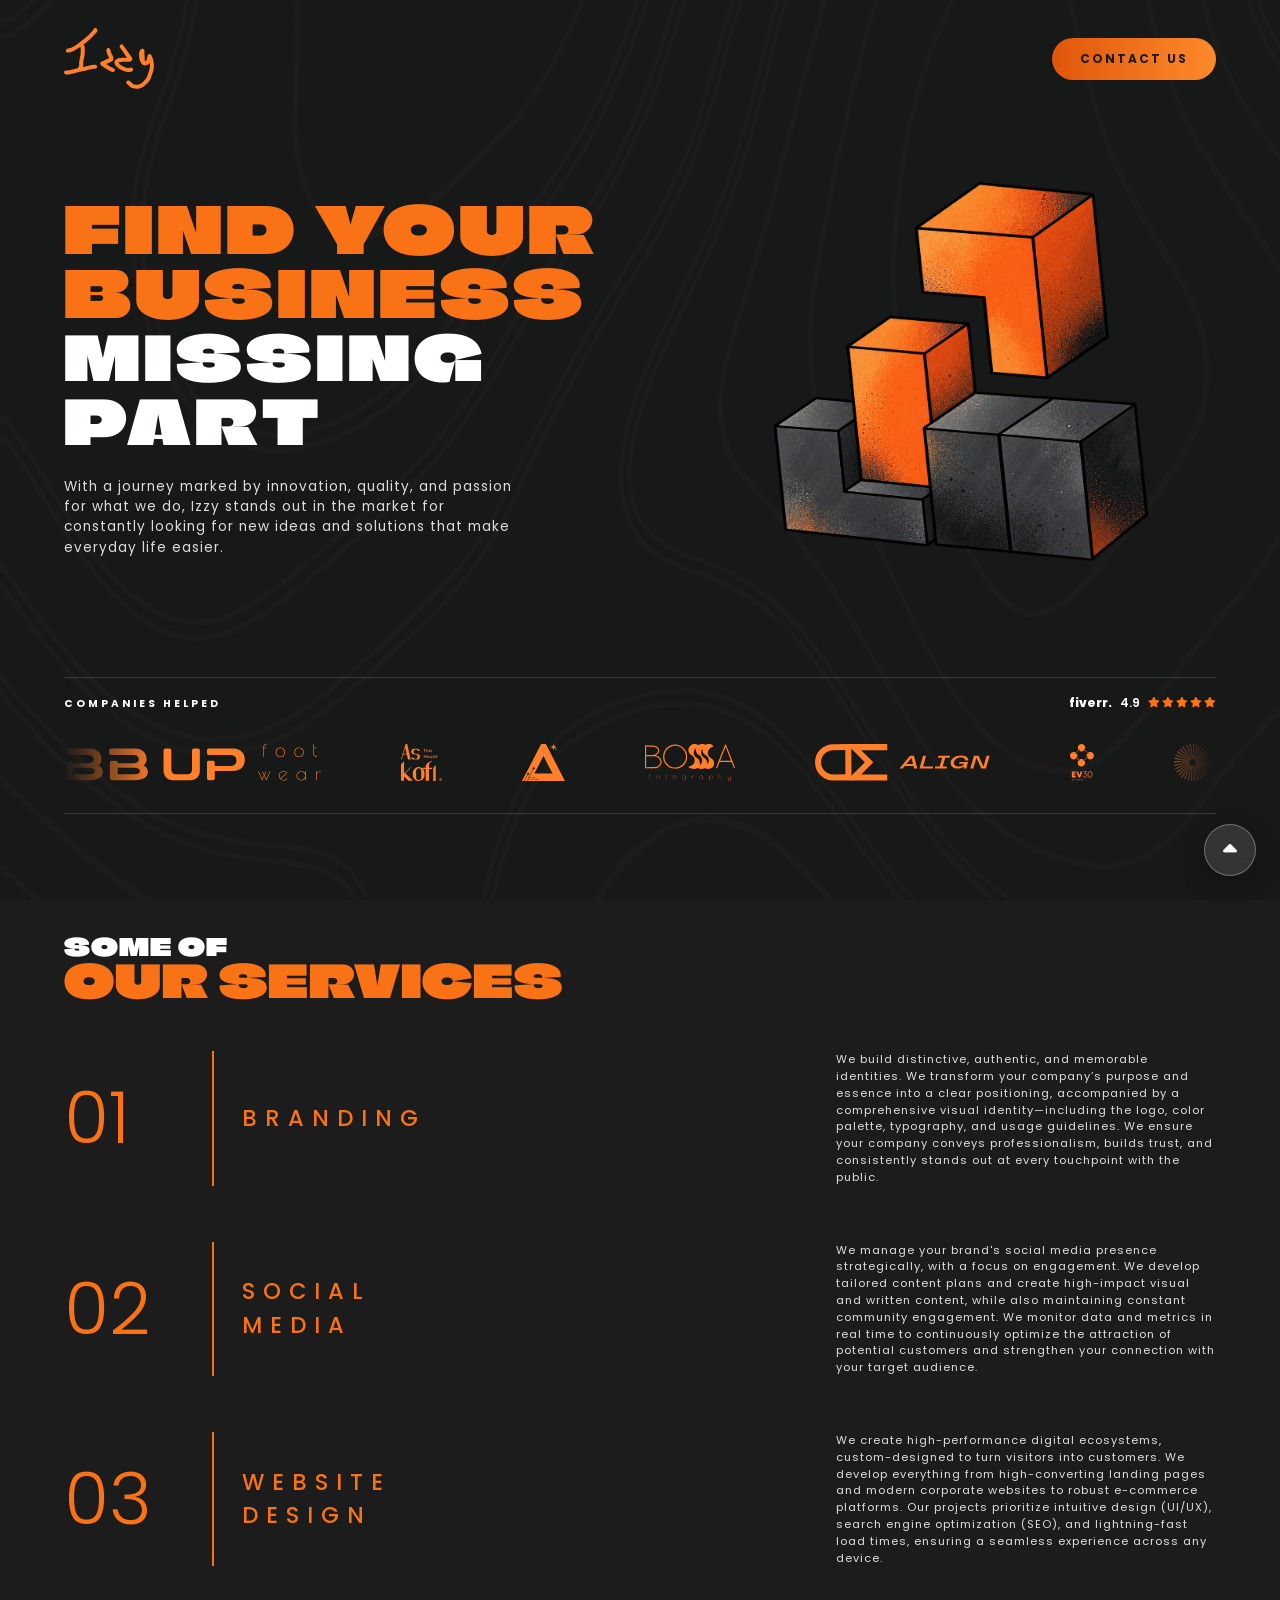
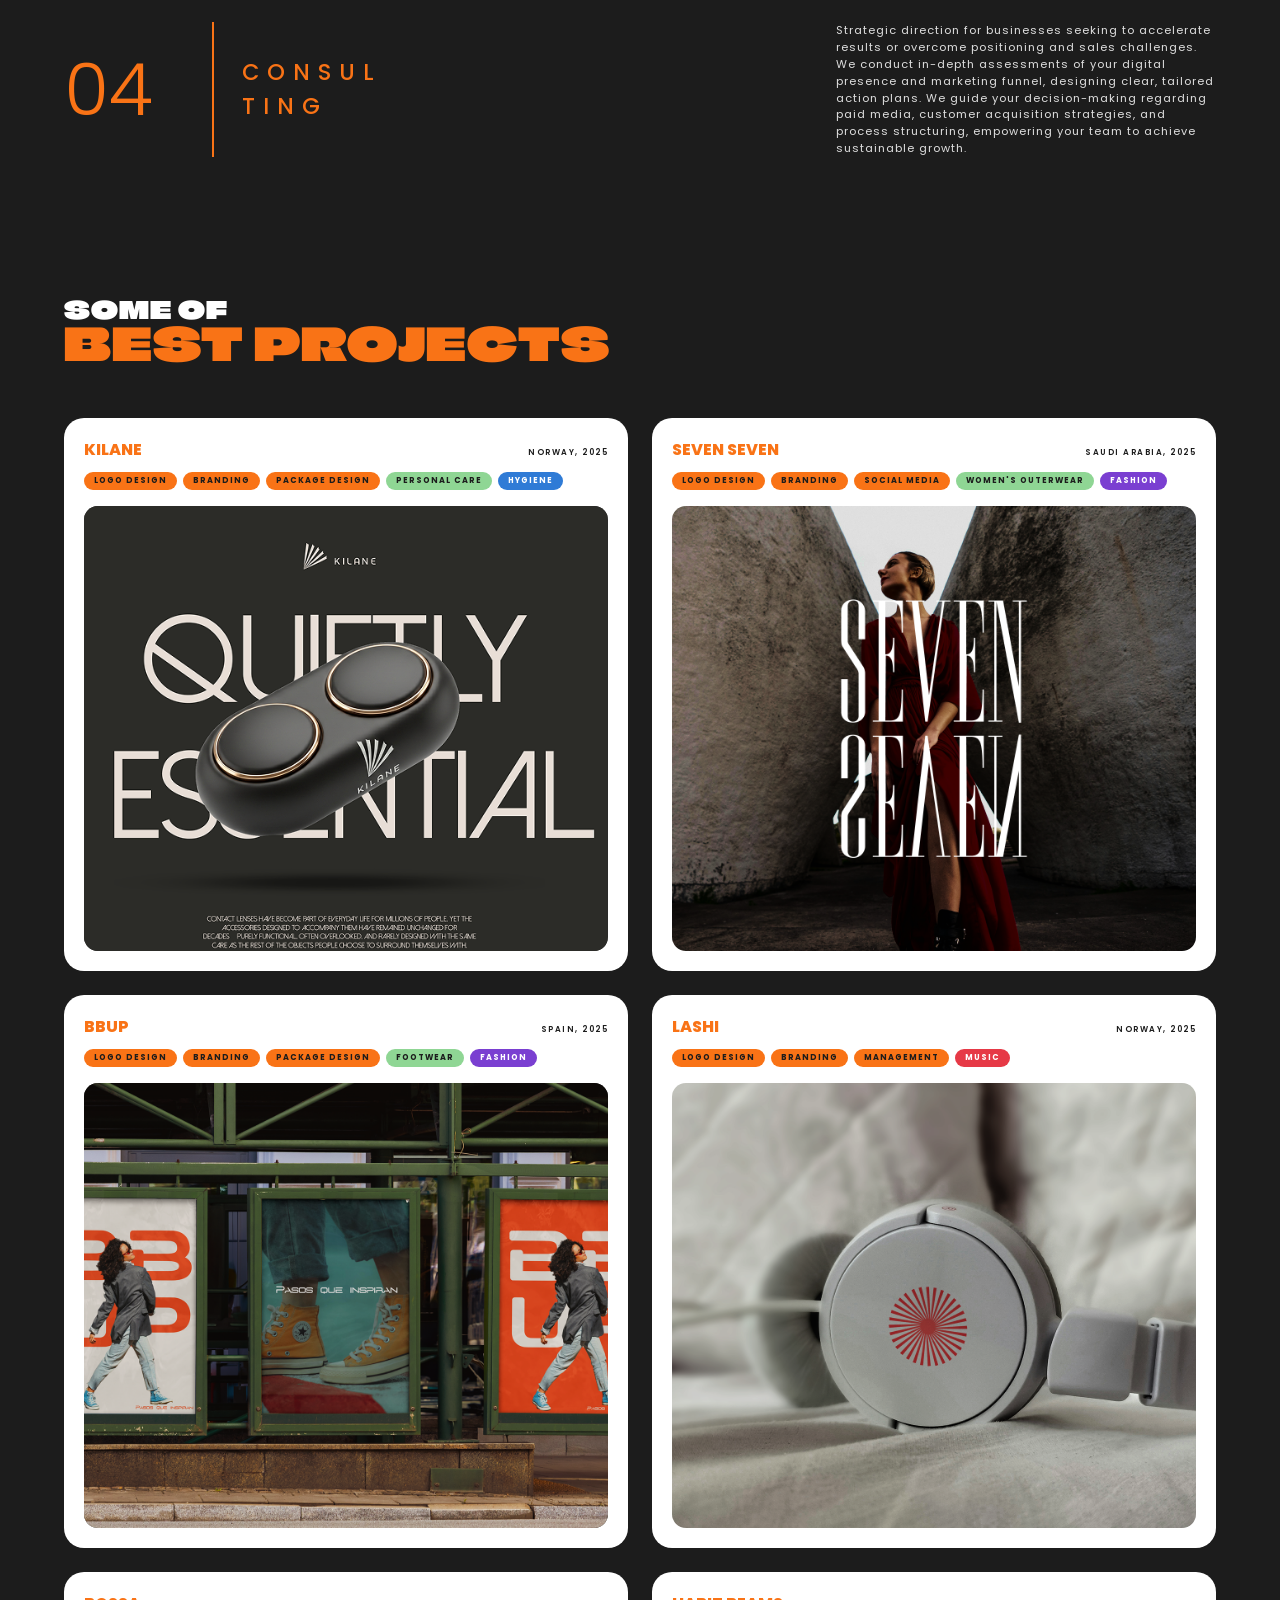
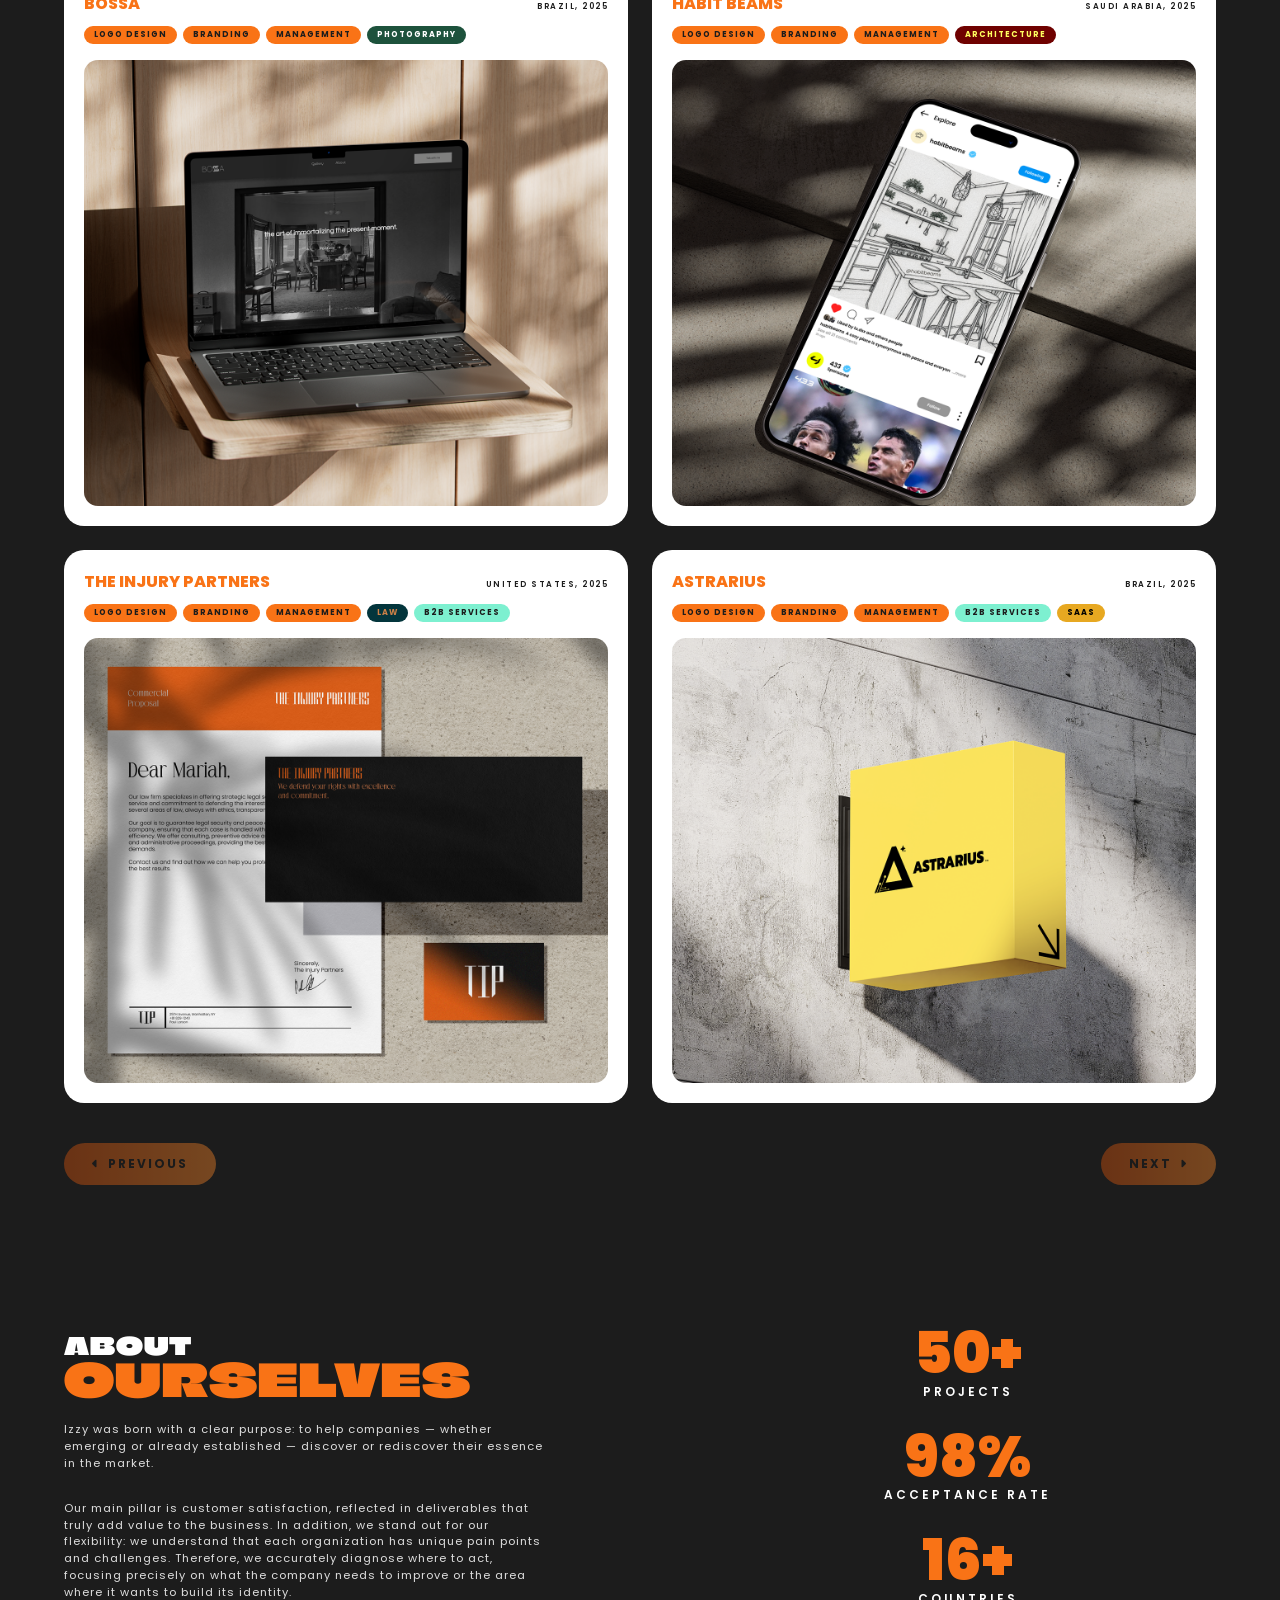
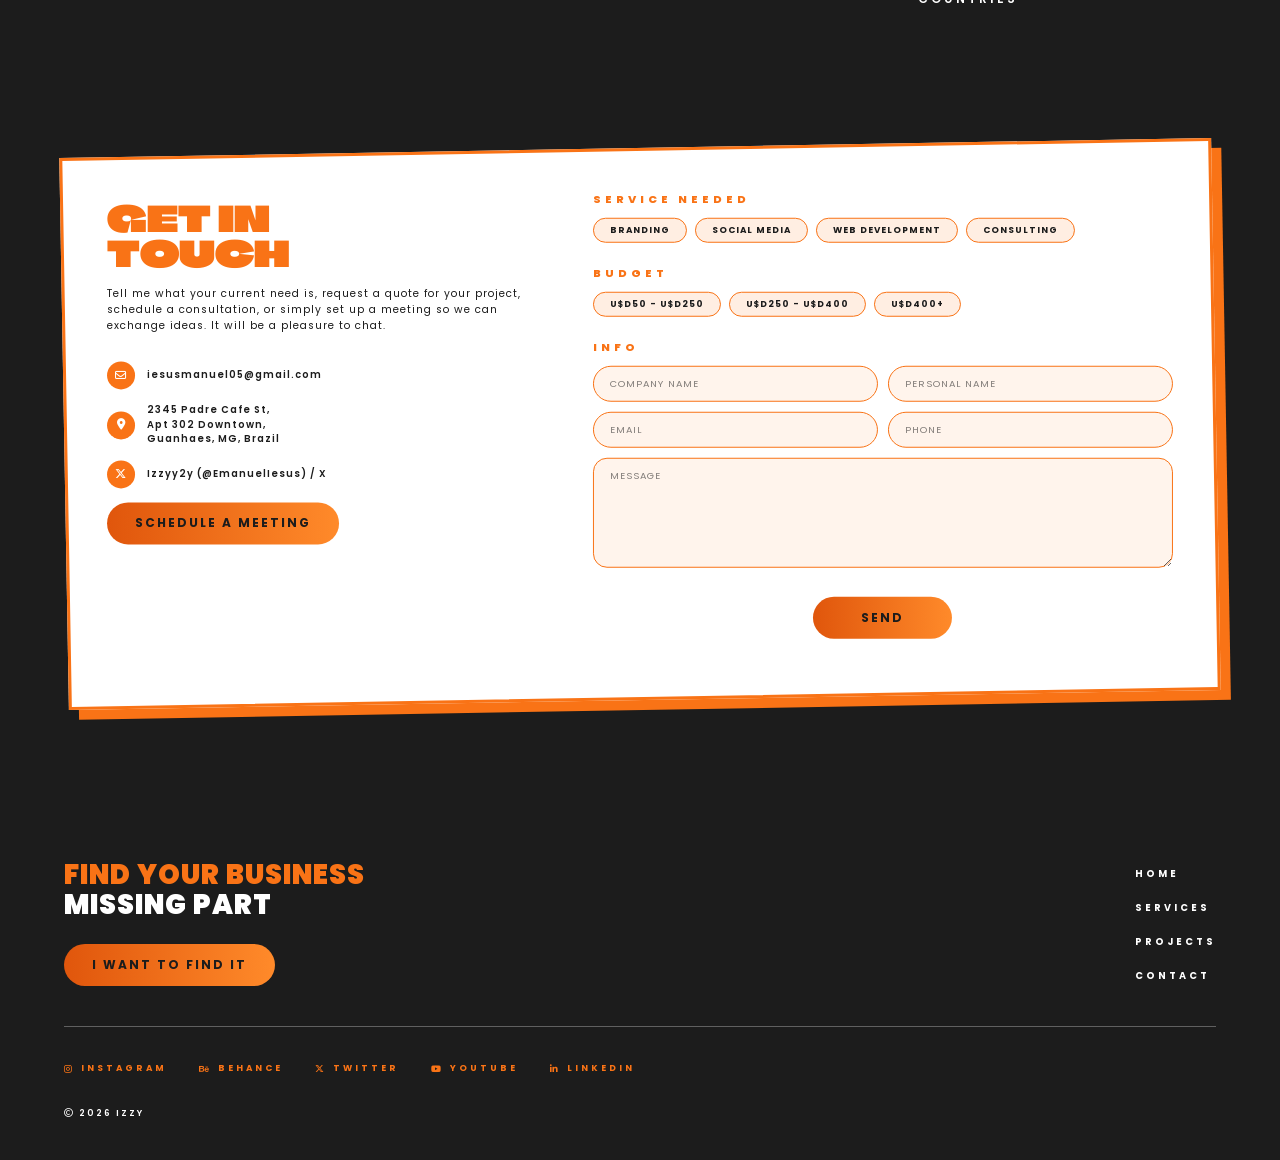
==== commit aa735131: "Pictures Addition - Minor Changes: Added Tag for SaaS" ====
--- a/index.html
+++ b/index.html
@@ -284,6 +284,7 @@
                   <li class="tag tag--orange">branding</li>
                   <li class="tag tag--orange">management</li>
                   <li class="tag tag--mint">B2B services</li>
+                  <li class="tag tag--yellow">SaaS</li>
                 </ul>
                 <figure class="project-card__figure">
                   <img src="assets/projects/astrarius-hero.png" alt="Astrarius project" class="project-card__img">
--- a/style.css
+++ b/style.css
@@ -20,6 +20,7 @@
   --color-tag-deepgreen: #1d523c;
   --color-tag-burgundy: #6F0100;
   --color-tag-cyan: #03353C;
+  --color-tag-yellow: #e7a821;
 
   --container-max: 1200px;
   --container-pad: 24px;
@@ -377,6 +378,7 @@
 .tag--deepgreen { background: var(--color-tag-deepgreen); color: #fff; }
 .tag--burgundy { background: var(--color-tag-burgundy); color: #FFFF5F; }
 .tag--cyan { background: var(--color-tag-cyan); color: #CD8047; }
+.tag--yellow { background: var(--color-tag-yellow); color: black; }
 
 .projects__nav {
   margin-top: 28px;
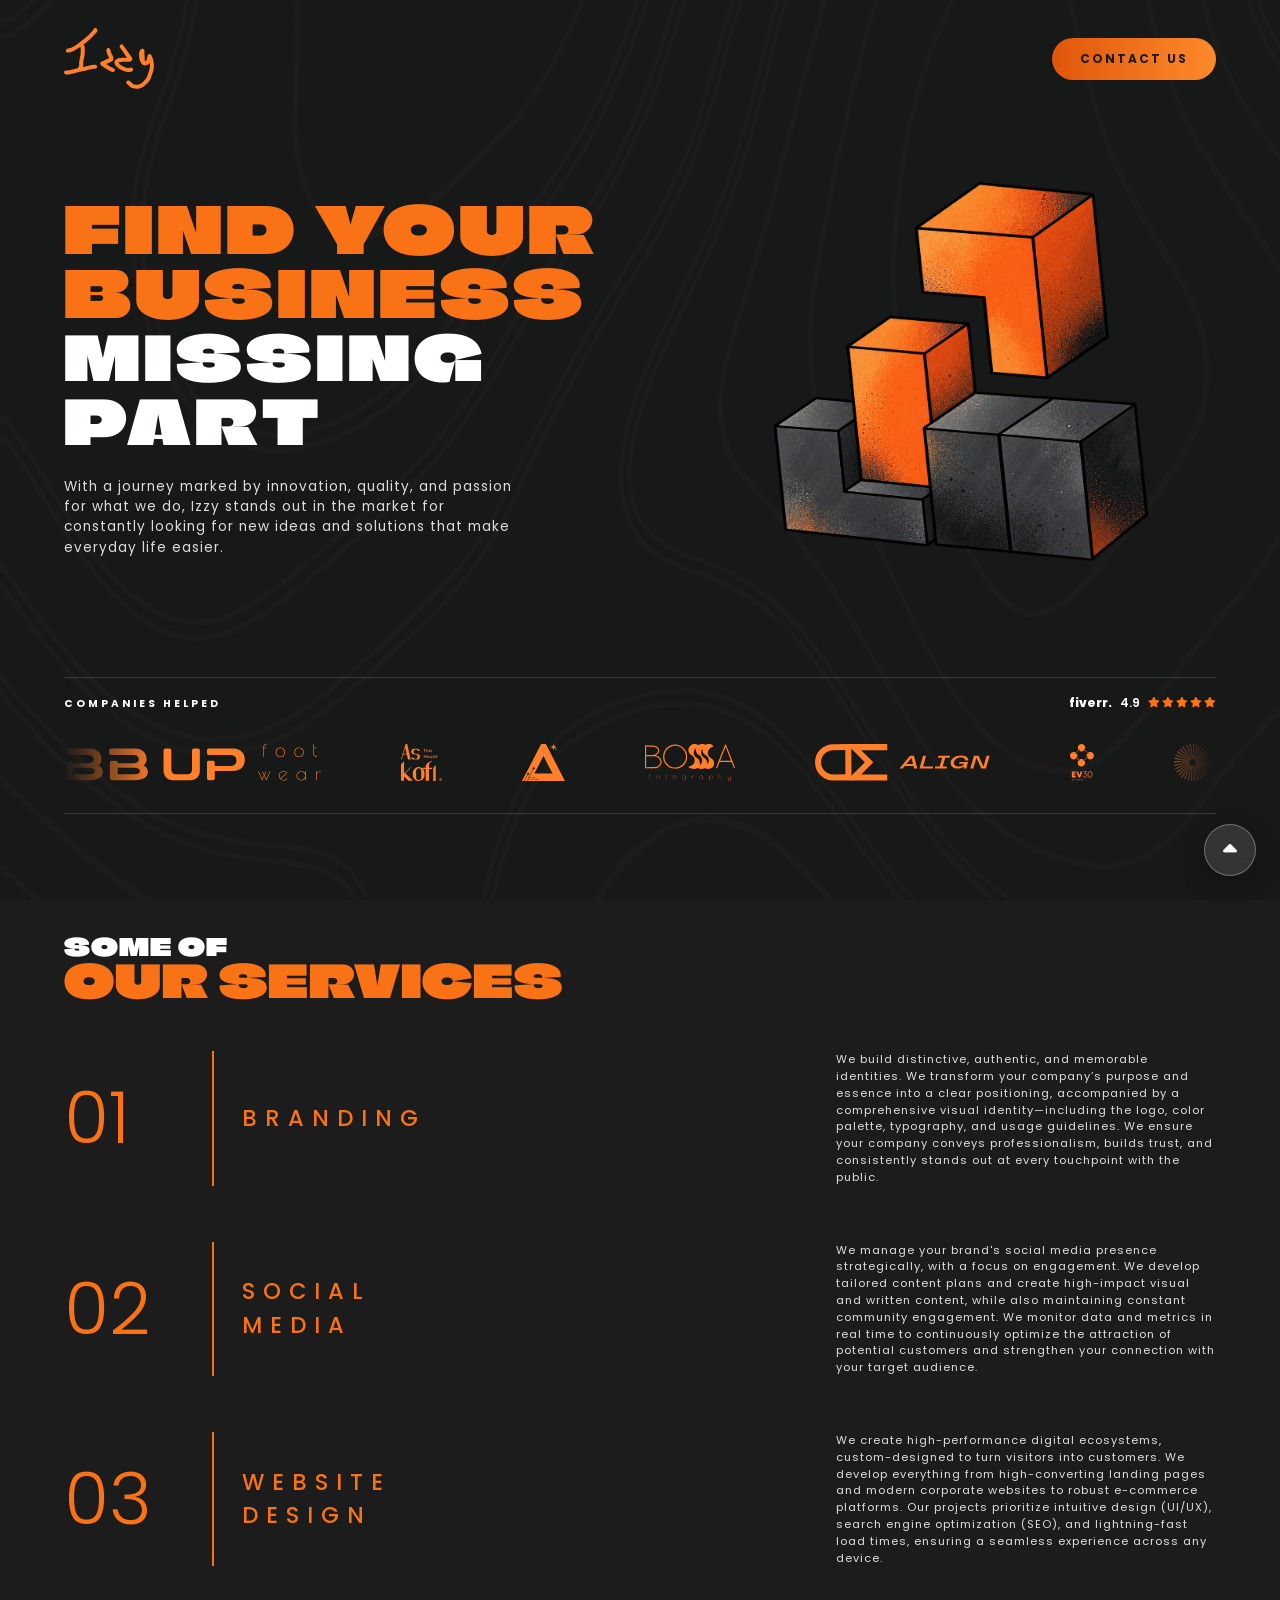
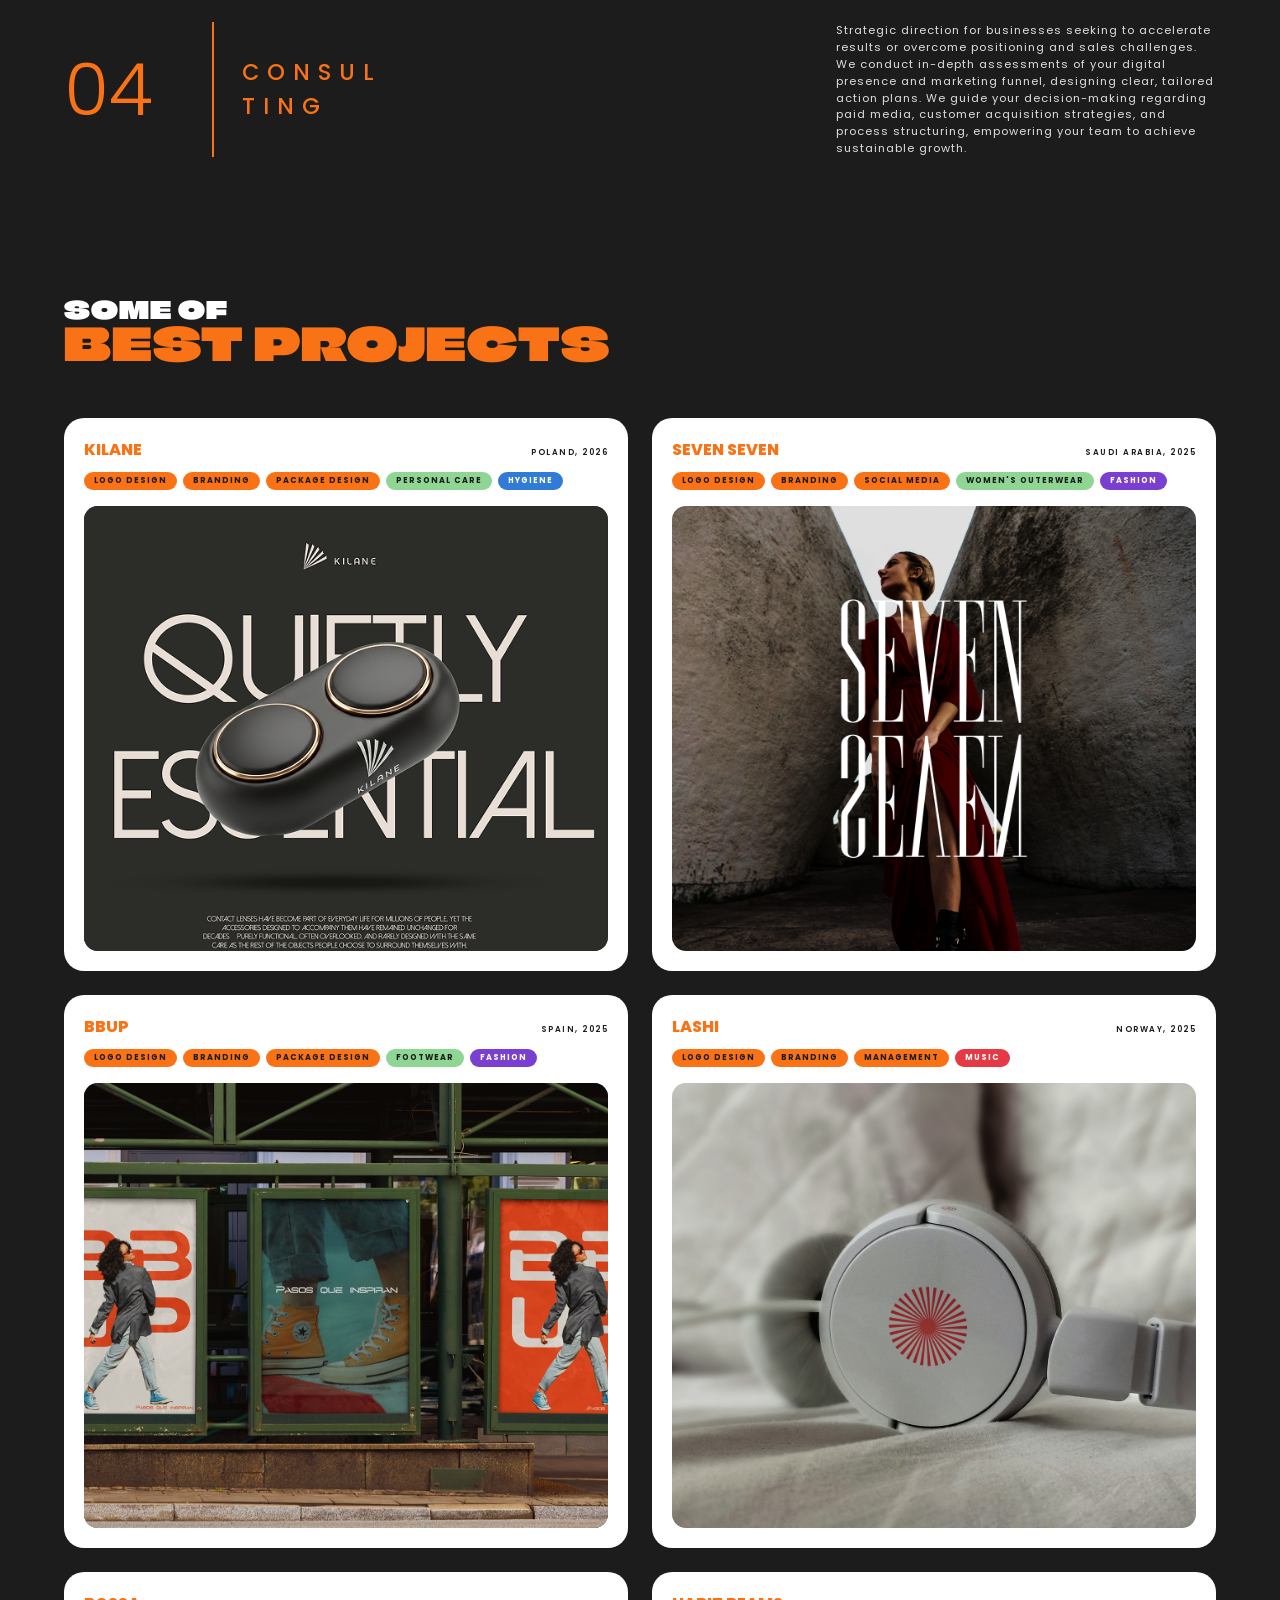
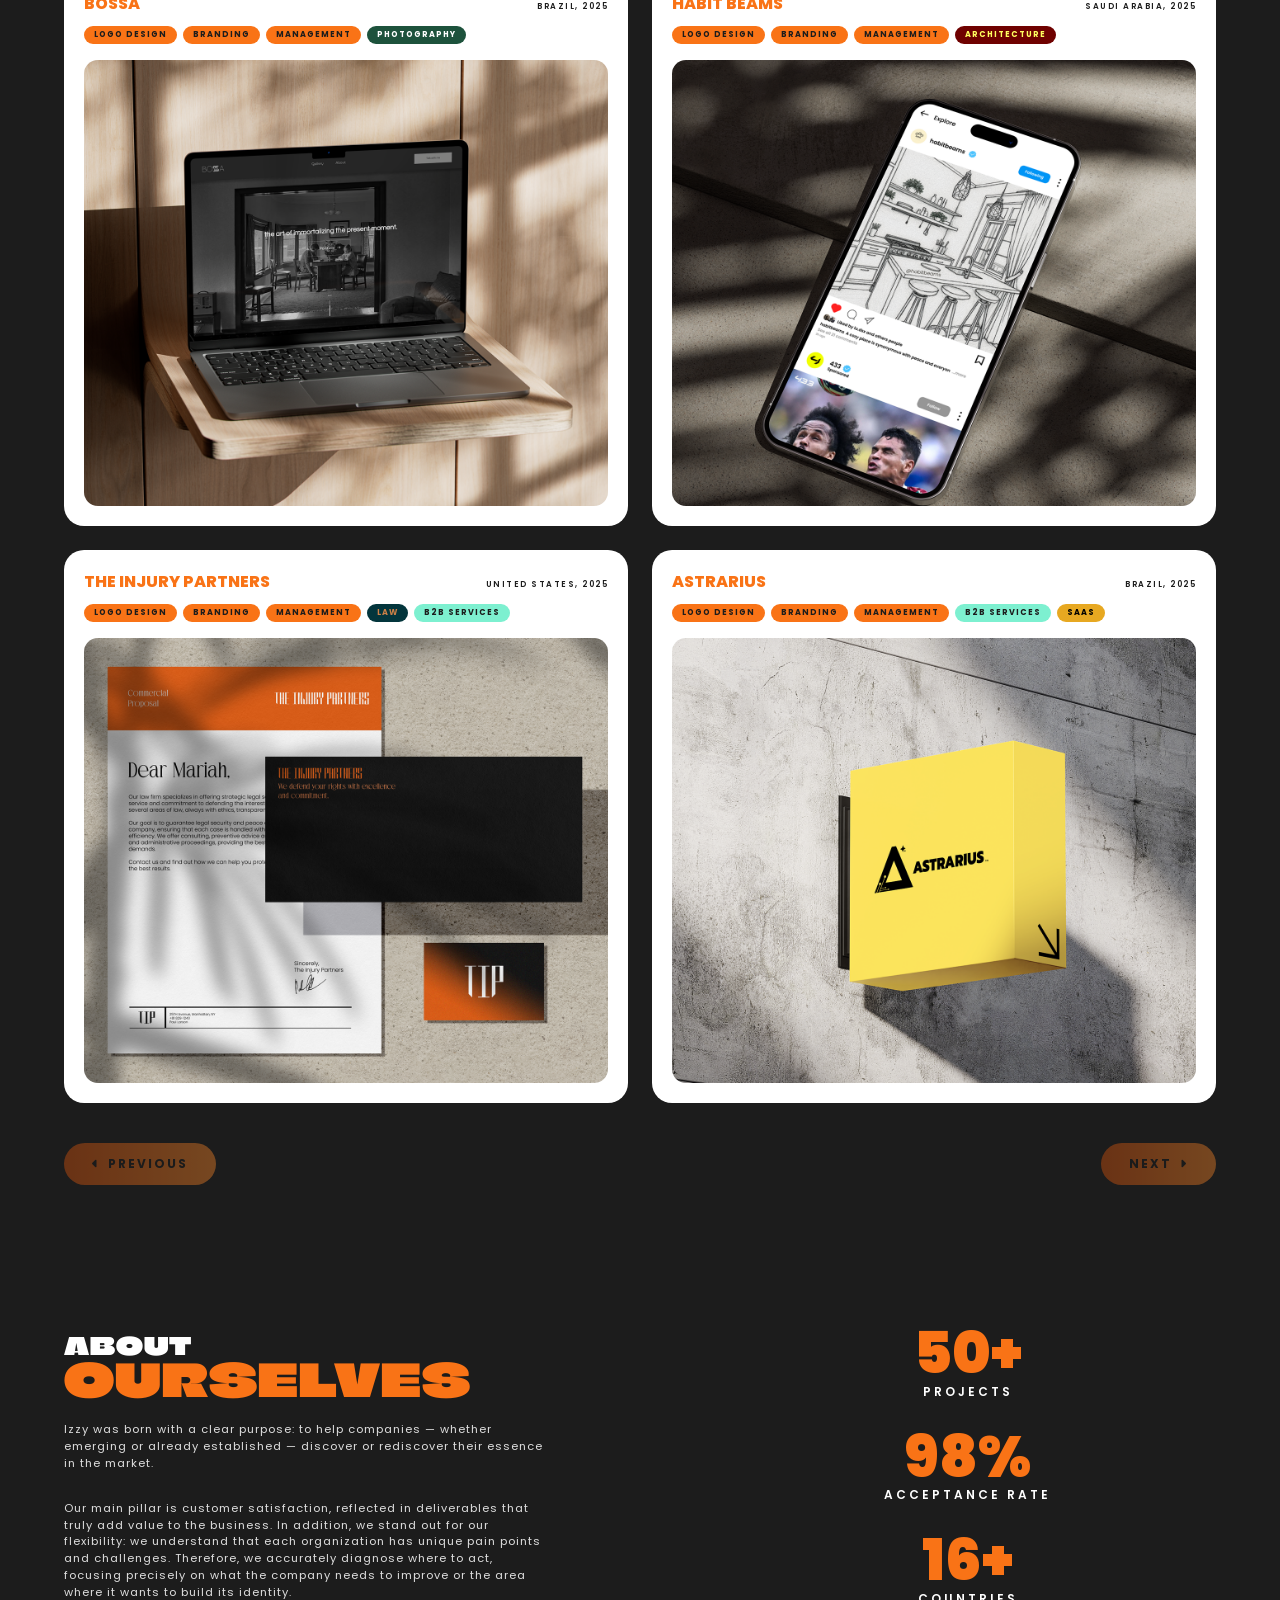
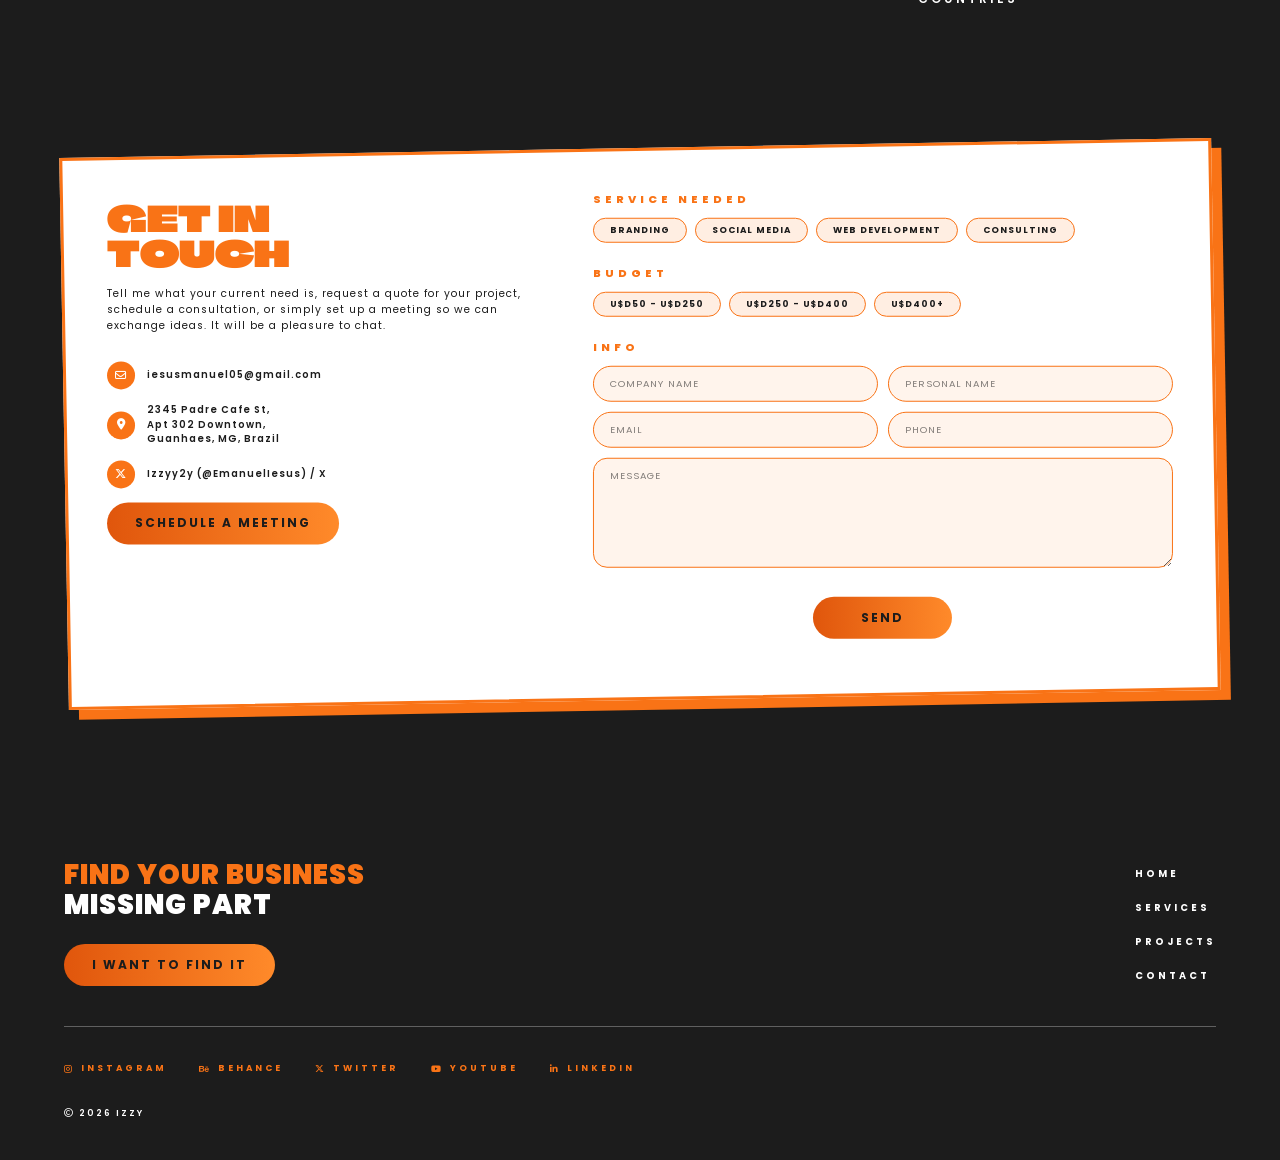
==== commit aee07dd4: "Kilane Project Country and Year Alteration" ====
--- a/index.html
+++ b/index.html
@@ -161,7 +161,7 @@
               <article class="pointer project-card" id="project-kilane">
                 <header class="project-card__head">
                   <h3 class="project-card__title">Kilane</h3>
-                  <span class="project-card__meta">Norway, 2025</span>
+                  <span class="project-card__meta">Poland, 2026</span>
                 </header>
                 <ul class="project-card__tags">
                   <li class="tag tag--orange">logo design</li>
--- a/style.css
+++ b/style.css
@@ -33,6 +33,22 @@
 .pointer { cursor: pointer; }
 .climate { font-family: 'Climate Crisis', sans-serif; }
 .orange { color: var(--color-primary); }
+
+/* .stylish__cursor {
+  cursor: url('assets/cursor.png') 16 16, auto;
+} */
+
+a, a *,
+button, button *,
+label,
+.btn, .chip, .back-to-top, .lang-switch__btn,
+.project-card, .project-card *,
+[role="link"], [role="button"],
+input[type="checkbox"], input[type="radio"], input[type="submit"] {
+  cursor: pointer !important;
+}
+
+main, .projects, .projects *, header { cursor: url('assets/stylishcursor.png') 16 16 , auto !important ;}
 
 *,
 *::before,
